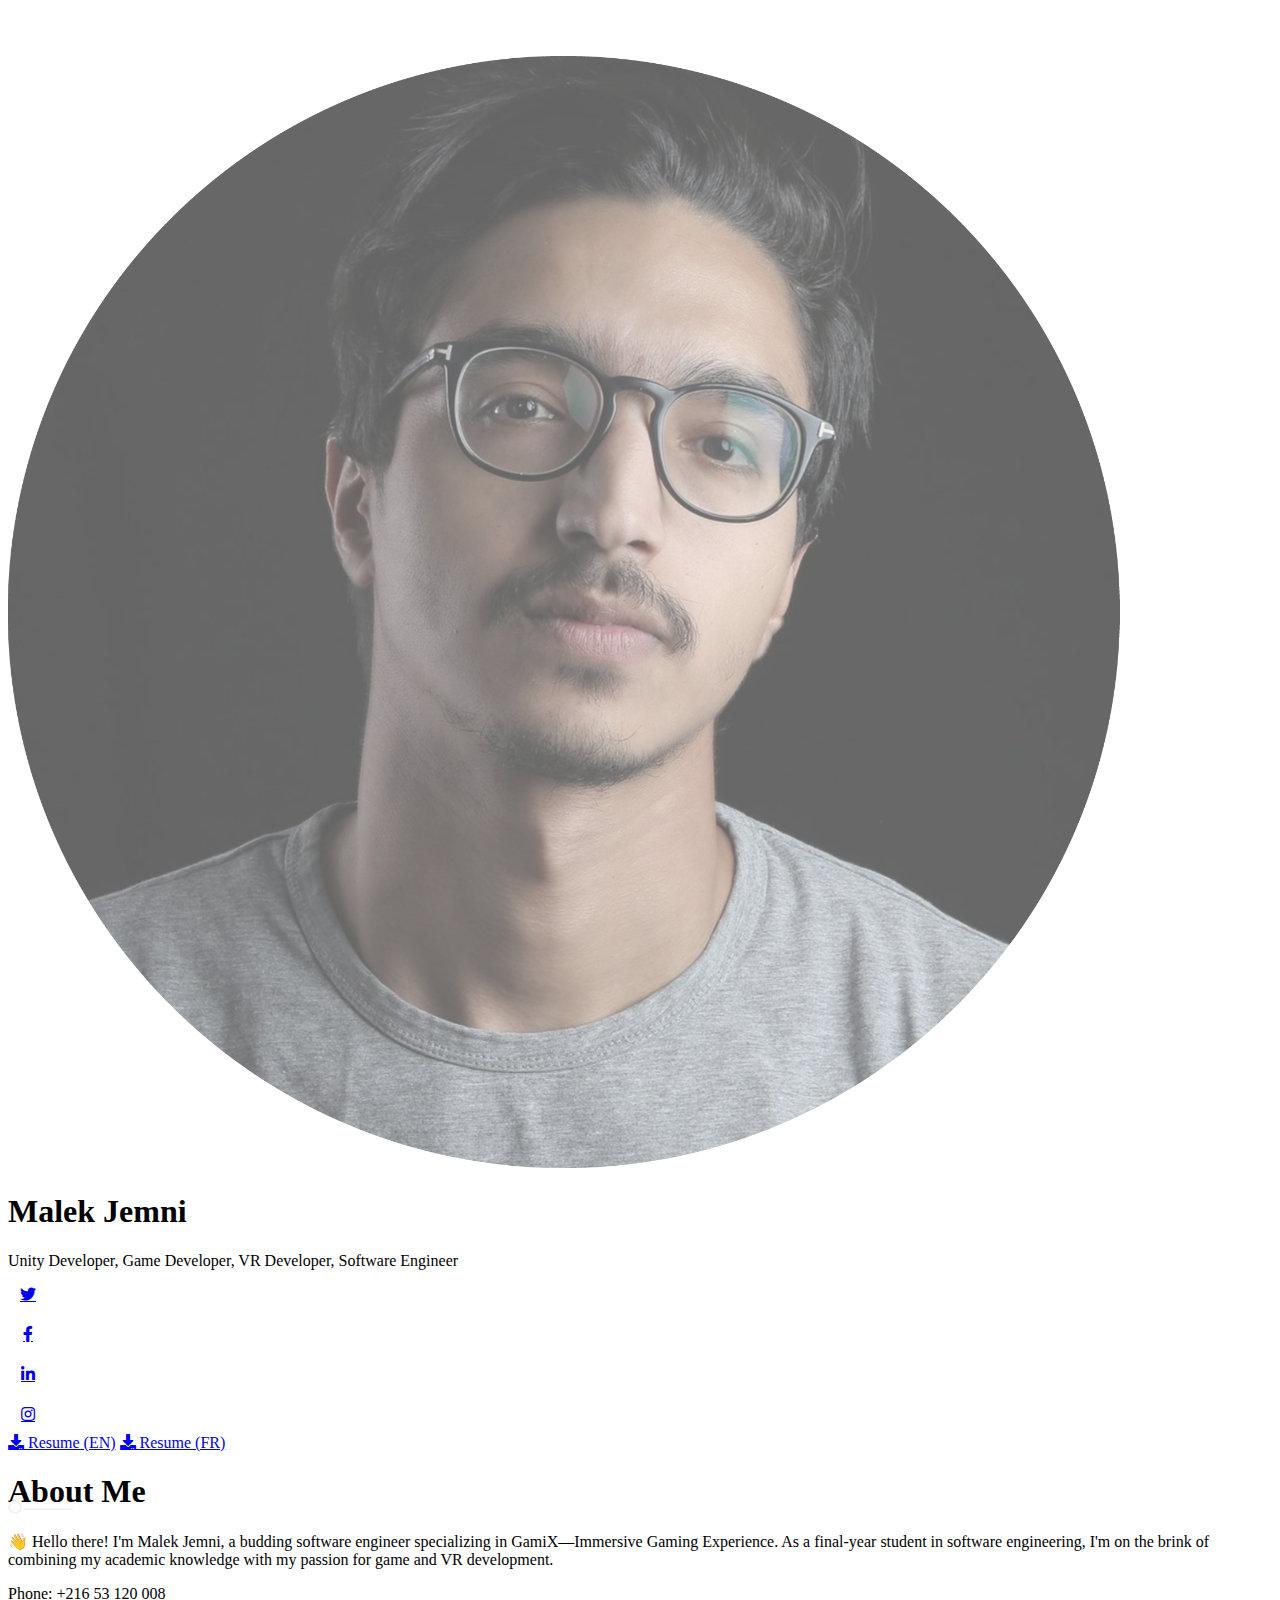
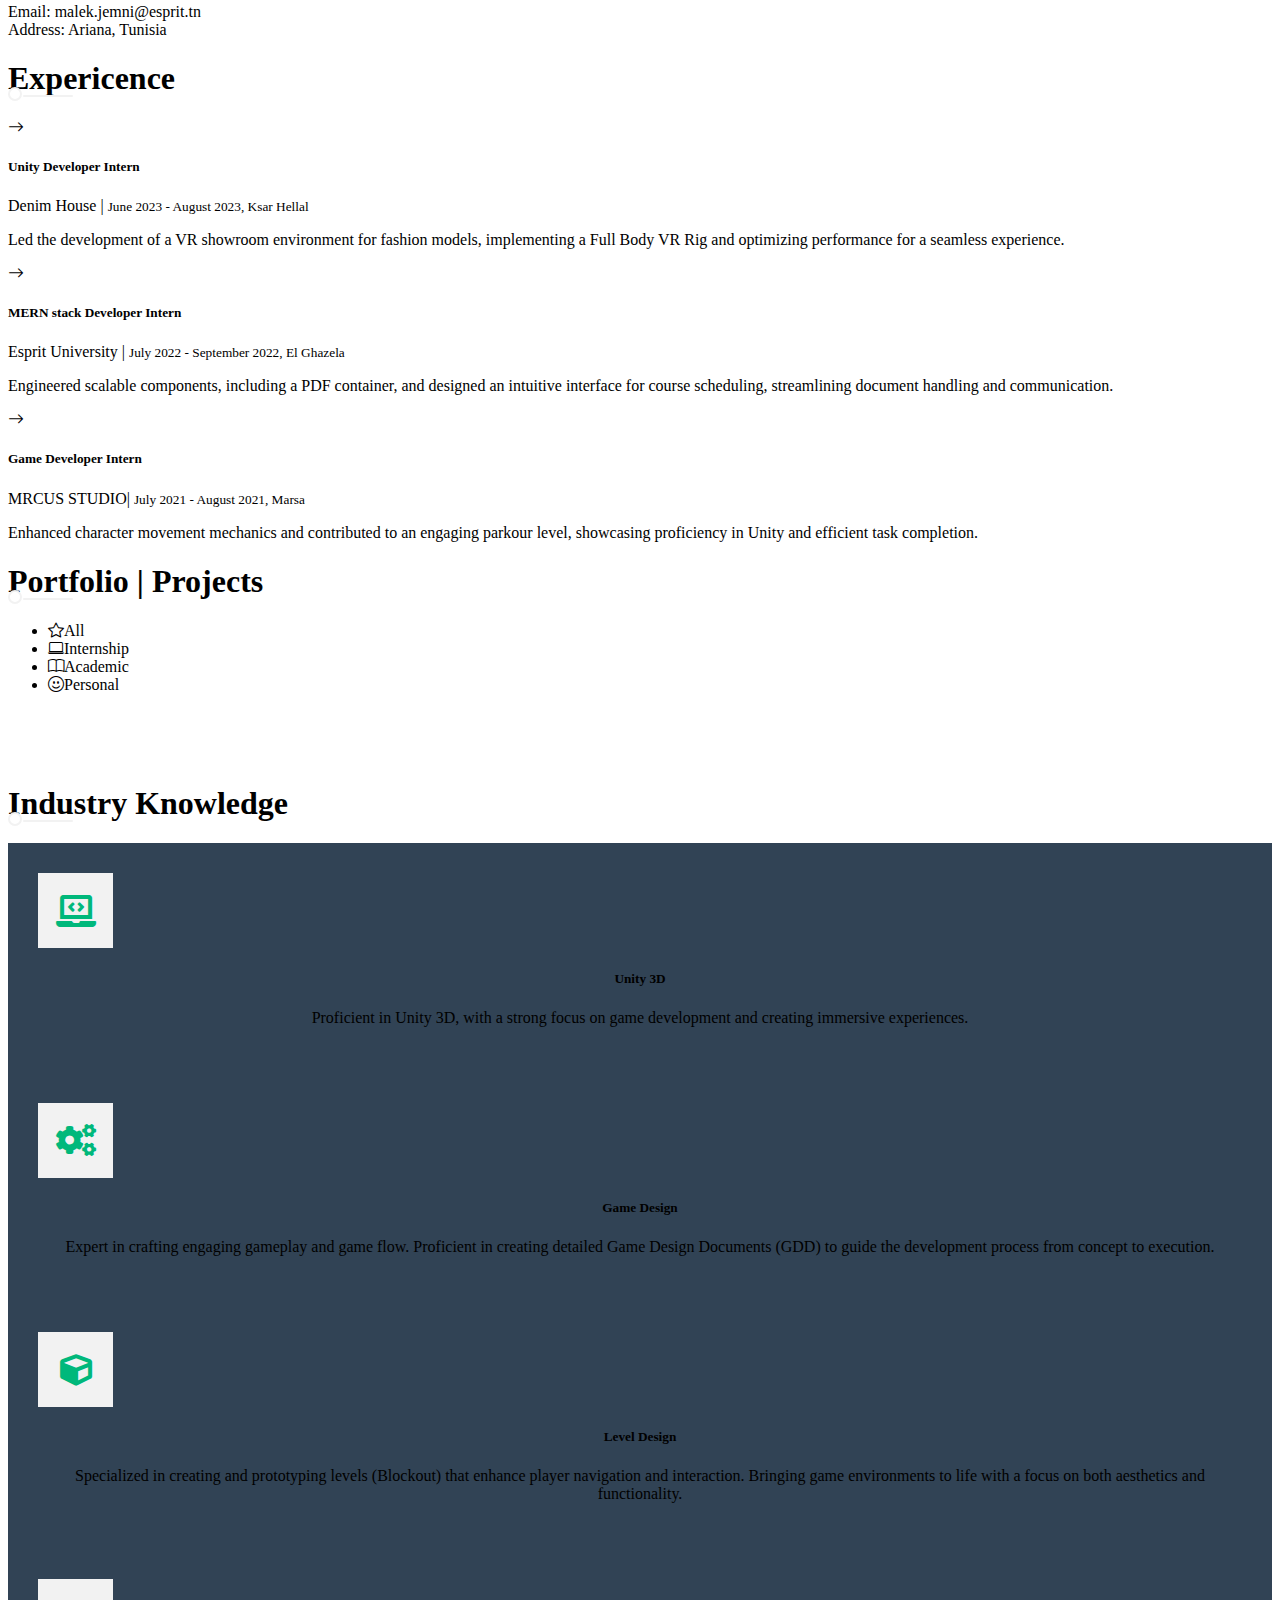
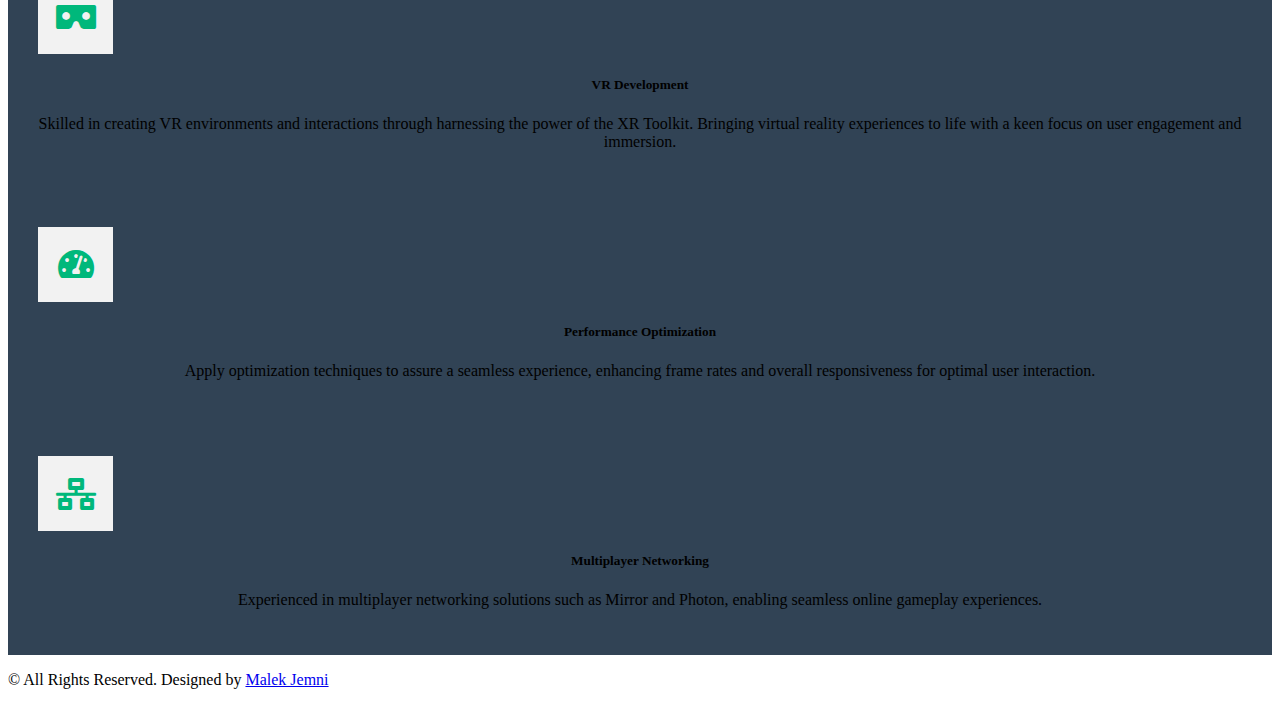
==== index.html @ 786b2aad "fix youtube video player" ====
<!DOCTYPE html>
<html lang="en">
    <head>
        <met#aeb3b8et="utf-8">
        <title>Malek Jemni</title>
        <meta content="width=device-width, initial-scale=1.0" name="viewport">
 

        <!-- Favicon -->
        <link href="img/profile-round.ico" rel="icon">

        <!-- Google Web Fonts -->
        <link rel="preconnect" href="https://fonts.googleapis.com">
        <link rel="preconnect" href="https://fonts.gstatic.com" crossorigin>
        <link href="https://fonts.googleapis.com/css2?family=Heebo:wght@300;400;500;600;700&display=swap" rel="stylesheet">
    
        <!-- Icon Font Stylesheet -->
        <link href="https://cdnjs.cloudflare.com/ajax/libs/font-awesome/5.10.0/css/all.min.css" rel="stylesheet">
        <link href="https://cdn.jsdelivr.net/npm/bootstrap-icons@1.4.1/font/bootstrap-icons.css" rel="stylesheet">

        <!-- Libraries Stylesheet -->
        <link href="lib/owlcarousel/assets/owl.carousel.min.css" rel="stylesheet">
        <link href="lib/lightbox/css/lightbox.min.css" rel="stylesheet">
        <link href="lib/animate/animate.min.css" rel="stylesheet">

        <!-- Customized Bootstrap Stylesheet -->
        <link href="css/bootstrap.min.css" rel="stylesheet">

        <!-- Template Stylesheet -->
        <link href="css/style.css" rel="stylesheet">
    </head>

    <body>
        <!-- Spinner Start -->
        <div id="spinner" class="show bg-white position-fixed translate-middle w-100 vh-100 top-50 start-50 d-flex align-items-center justify-content-center">
            <div class="spinner-border text-primary" style="width: 3rem; height: 3rem;" role="status">
                <span class="sr-only">Loading...</span>
            </div>
        </div>
        <!-- Spinner End -->

        <div class="container">
            <div class="row g-5">
                <div class="col-lg-4 sticky-lg-top vh-100">
                    <div class="d-flex flex-column h-100 text-center overflow-auto ">
                        <img class="w-100 img-fluid mb-4 transparent-image" src="img/profile-round.png" alt="Image">
                        <h1 class="text-primary mt-2">Malek Jemni</h1>
                        <div class="mb-4" style="height: 22px;">
                            <h4 class="typed-text-output d-inline-block text-light"></h4>
                            <div class="typed-text d-none">Unity Developer, Game Developer, VR Developer, Software Engineer</div>
                        </div>                   
                        <div class="d-flex justify-content-center mt-auto mb-3">
                            <a class="btn btn-secondary btn-square mx-1" href="https://twitter.com/LunarPurrs"><i class="fab fa-twitter"></i></a>
                            <a class="btn btn-secondary btn-square mx-1" href="https://www.facebook.com/malek.jemni.9/"><i class="fab fa-facebook-f"></i></a>
                            <a class="btn btn-secondary btn-square mx-1" href="https://www.linkedin.com/in/malek-jemni-a72283241/"><i class="fab fa-linkedin-in"></i></a>
                            <a class="btn btn-secondary btn-square mx-1" href="https://www.instagram.com/malekjemni/"><i class="fab fa-instagram"></i></a>
                        </div>
                        <div class="d-flex align-items-end justify-content-between border-top">
                            <a href="files/Malek Jemni - Unity Developer - EN.pdf" class="btn w-50 border-end"" target="_blank"><i class="fa fa-download "></i> Resume (EN)</a>
                            <a href="files/Malek Jemni - Unity Developer - FR.pdf" class="btn w-50 border-end" target="_blank"><i class="fa fa-download"></i> Resume (FR)</a>
                        </div>
                        
                        
                    </div>
                </div>
                <div class="col-lg-8">
                    <!-- About Start -->
                    <section class="py-5 border-bottom wow fadeInUp" data-wow-delay="0.1s">
                        <h1 class="title pb-3 mb-5">About Me</h1>
                        <p>👋 Hello there! I'm Malek Jemni, a budding software engineer specializing in GamiX—Immersive Gaming Experience. As a final-year student in software engineering, I'm on the brink of combining my academic knowledge with my passion for game and VR development.</p>
                        <div class="row mb-4">
                            <div class="col-sm-6 py-1">
                                <span class="fw-medium text-primary">Phone:</span> +216 53 120 008
                            </div>
                            <div class="col-sm-6 py-1">
                                <span class="fw-medium text-primary">Email:</span> malek.jemni@esprit.tn
                            </div>
                            <div class="col-sm-6 py-1">
                                <span class="fw-medium text-primary">Address:</span> Ariana, Tunisia
                            </div>          
                        </div>                    
                    </section>
                    <!-- About End -->

                

                    <!-- Expericence Start -->
                    <section class="py-5 wow fadeInUp" data-wow-delay="0.1s">
                        <h1 class="title pb-3 mb-5">Expericence</h1>
                        <div class="border-start border-2 border-light pt-2 ps-5">
                            <div class="position-relative mb-4">
                                <span class="bi bi-arrow-right fs-4 text-light position-absolute" style="top: -5px; left: -50px;"></span>
                                <h5 class="mb-1">Unity Developer Intern</h5>
                                <p class="mb-2">Denim House | <small>June 2023 - August 2023, Ksar Hellal</small></p>
                                <p>Led the development of a VR showroom environment for fashion models, implementing a Full Body VR Rig and optimizing performance for a seamless experience.</p>
                            </div>
                            <div class="position-relative mb-4">
                                <span class="bi bi-arrow-right fs-4 text-light position-absolute" style="top: -5px; left: -50px;"></span>
                                <h5 class="mb-1">MERN stack Developer Intern</h5>
                                <p class="mb-2">Esprit University | <small>July 2022 - September 2022, El Ghazela</small></p>
                                <p>Engineered scalable components, including a PDF container, and designed an intuitive interface for course scheduling, streamlining document handling and communication.</p>
                            </div>
                            <div class="position-relative mb-4">
                                <span class="bi bi-arrow-right fs-4 text-light position-absolute" style="top: -5px; left: -50px;"></span>
                                <h5 class="mb-1">Game Developer Intern</h5>
                                <p class="mb-2">MRCUS STUDIO| <small>July 2021 - August 2021, Marsa</small></p>
                                <p>Enhanced character movement mechanics and contributed to an engaging parkour level, showcasing proficiency in Unity and efficient task completion.</p>
                            </div>
                        </div>
                    </section>
                    <!-- Expericence End -->


                     <!-- Portfolio Start -->
                     <section class="py-5 border-bottom wow fadeInUp" data-wow-delay="0.1s">
                        <h1 class="title pb-3 mb-5">Portfolio | Projects</h1>
                        <div class="row">
                            <div class="col-12">
                                <div class="row">
                                    <div class="col-12 text-center mb-2">
                                        <ul class="list-inline mb-4" id="portfolio-flters">
                                            <li class="btn btn-secondary active" data-filter="*"><i class="bi bi-star me-2"></i>All</li>
                                            <li class="btn btn-secondary" data-filter=".first"><i class="bi bi-laptop me-2"></i>Internship</li>
                                            <li class="btn btn-secondary" data-filter=".second"><i class="bi bi-book me-2"></i>Academic</li>
                                            <li class="btn btn-secondary" data-filter=".third"><i class="bi bi-emoji-smile me-2"></i>Personal</li>
                                        </ul>
                                    </div>
                                    
                                    
                                </div>
                                <div class="row portfolio-container">

                                    <div class="col-md-6 mb-4 portfolio-item first">
                                        <div class="position-relative overflow-hidden mb-2">
                                            <a href="pages/project1.html"> <!-- Replace "project1.html" with the actual URL of your project page -->
                                                <img class="img-fluid w-100" src="img/denim.png" alt="">
                                                <div class="portfolio-btn d-flex align-items-center justify-content-center">
                                                    <i class="bi bi-plus text-light"></i>
                                                    <h2 class="mb-2">Denim House VR showroom</h2>
                                                </div>
                                            </a>
                                        </div>
                                    </div>
                                    
 
                                    <div class="col-md-6 mb-4 portfolio-item second">
                                        <div class="position-relative overflow-hidden mb-2">
                                            <a href="pages/project2.html"> <!-- Replace "project1.html" with the actual URL of your project page -->
                                                <img class="img-fluid w-100" src="img/greedisland.png" alt="">
                                                <div class="portfolio-btn d-flex align-items-center justify-content-center">
                                                    <i class="bi bi-plus text-light"></i>
                                                    <h2 class="mb-2">Greed Island</h2>
                                                </div>
                                            </a>
                                        </div>
                                    </div>

                                     <div class="col-md-6 mb-4 portfolio-item third">
                                        <div class="position-relative overflow-hidden mb-2">
                                            <a href="pages/project3.html"> <!-- Replace "project1.html" with the actual URL of your project page -->
                                                <img class="img-fluid w-100" src="img/farm.png" alt="">
                                                <div class="portfolio-btn d-flex align-items-center justify-content-center">
                                                    <i class="bi bi-plus text-light"></i>
                                                    <h2 class="mb-2">Virtual Farming Experience</h2>
                                                </div>
                                            </a>
                                        </div>
                                    </div>

                                    

                                </div>
                            </div>
                        </div>
                    </section>
                    <!-- Portfolio End -->


                  <!-- Services Start -->
                    <section class="py-5 border-bottom wow fadeInUp" data-wow-delay="0.1s">
                        <h1 class="title pb-3 mb-5">Industry Knowledge</h1>
                        <div class="row g-4">
                            <div class="col-md-6">
                                <div class="service-item">
                                    <i class="fas fa-laptop-code fa-2x mx-auto mb-4"></i>
                                    <h5 class="mb-2">Unity 3D</h5>
                                    <p class="mb-0">Proficient in Unity 3D, with a strong focus on game development and creating immersive experiences.</p>
                                </div>
                            </div>
                            <div class="col-md-6">
                                <div class="service-item">
                                    <i class="fas fa-cogs fa-2x mx-auto mb-4"></i>
                                    <h5 class="mb-2">Game Design</h5>
                                    <p class="mb-0">Expert in crafting engaging gameplay and game flow. Proficient in creating detailed Game Design Documents (GDD) to guide the development process from concept to execution.</p>
                                </div>
                            </div>
                            <div class="col-md-6">
                                <div class="service-item">
                                    <i class="fas fa-2x fa-cube mx-auto mb-4"></i>
                                    <h5 class="mb-2">Level Design</h5>
                                    <p class="mb-0">Specialized in creating and prototyping levels (Blockout) that enhance player navigation and interaction. Bringing game environments to life with a focus on both aesthetics and functionality.</p>
                                </div>
                            </div>
                            <div class="col-md-6">
                                <div class="service-item">
                                    <i class="fas fa-2x fa-vr-cardboard mx-auto mb-4"></i>
                                    <h5 class="mb-2">VR Development</h5>
                                    <p class="mb-0">Skilled in creating VR environments and interactions through harnessing the power of the XR Toolkit. Bringing virtual reality experiences to life with a keen focus on user engagement and immersion.</p>
                                </div>
                            </div>
                            <div class="col-md-6">
                                <div class="service-item">
                                    <i class="fas fa-2x fa-tachometer-alt mx-auto mb-4"></i>
                                    <h5 class="mb-2">Performance Optimization</h5>
                                    <p class="mb-0">Apply optimization techniques to assure a seamless experience, enhancing frame rates and overall responsiveness for optimal user interaction.</p>
                                </div>
                            </div>
                            <div class="col-md-6">
                                <div class="service-item">
                                    <i class="fas fa-2x fa-network-wired mx-auto mb-4"></i>
                                    <h5 class="mb-2">Multiplayer Networking</h5>
                                    <p class="mb-0">Experienced in multiplayer networking solutions such as Mirror and Photon, enabling seamless online gameplay experiences.</p>
                                </div>
                            </div>
                        </div>
                    </section>
                    <!-- Services End -->


                    

                
                    <!-- Footer Start -->
                    <section class="wow fadeIn" data-wow-delay="0.1s">
                        <div class="bg-secondary text-light text-center p-1">
                            <!--/*** This template is free as long as you keep the footer author’s credit link/attribution link/backlink. If you'd like to use the template without the footer author’s credit link/attribution link/backlink, you can purchase the Credit Removal License from "https://htmlcodex.com/credit-removal". Thank you for your support. ***/-->
							<p class="m-0">&copy; All Rights Reserved. Designed by <a href="#">Malek Jemni</a></p>
                        </div>
                    </section>
                    <!-- Footer End -->
                </div>
            </div>
        </div>

        
        <!-- Back to Top -->
        <a href="#" class="back-to-top"><i class="fa fa-angle-double-up"></i></a>
        
       <!-- JavaScript Libraries -->
       <script src="https://code.jquery.com/jquery-3.4.1.min.js"></script>
       <script src="https://stackpath.bootstrapcdn.com/bootstrap/4.4.1/js/bootstrap.bundle.min.js"></script>
       <script src="lib/wow/wow.min.js"></script>
       <script src="lib/typed/typed.min.js"></script>
       <script src="lib/easing/easing.min.js"></script>
       <script src="lib/waypoints/waypoints.min.js"></script>
       <script src="lib/counterup/counterup.min.js"></script>
       <script src="lib/owlcarousel/owl.carousel.min.js"></script>
       <script src="lib/isotope/isotope.pkgd.min.js"></script>
       <script src="lib/lightbox/js/lightbox.min.js"></script>

       <!-- Contact Javascript File -->
       <script src="mail/jqBootstrapValidation.min.js"></script>
       <script src="mail/contact.js"></script>

       <!-- Template Javascript -->
       <script src="js/main.js"></script>
</html>
---- css/style.css ----
/********** Template CSS **********/
:root {
  --primary: #00B87B;
  --secondary: #314355;
  --light: #F2F2F2;
  --dark: #2C3E50;
}

#spinner {
  opacity: 0;
  visibility: hidden;
  transition: opacity .5s ease-out, visibility 0s linear .5s;
  z-index: 99999;
}

#spinner.show {
  transition: opacity .5s ease-out, visibility 0s linear 0s;
  visibility: visible;
  opacity: 1;
}

@media (max-width: 991.98px) {
  .sticky-lg-top.vh-100 {
    height: 100% !important;
  }
}

.fw-semi-bold {
  font-weight: 600;
}

.fw-medium {
  font-weight: 500;
}

.btn-square {
  width: 40px;
  height: 40px;
}

.btn-sm-square {
  width: 30px;
  height: 30px;
}

.btn-lg-square {
  width: 50px;
  height: 50px;
}

.btn-square,
.btn-sm-square,
.btn-lg-square {
  padding: 0;
  display: flex;
  align-items: center;
  justify-content: center;
}

.btn.btn-primary {
  color: #FFFFFF;
}

.typed-cursor {
  font-size: 25px;
  color: var(--light);
}

.back-to-top {
  position: fixed;
  display: none;
  width: 30px;
  height: 30px;
  text-align: center;
  line-height: 1;
  font-size: 30px;
  right: 30px;
  bottom: 30px;
  transition: background 0.5s;
  z-index: 11;
}

.back-to-top i {
  color: var(--primary);
}

.back-to-top i:hover {
  color: var(--dark);
}

.back-to-top {
  -webkit-animation: action 1s infinite alternate;
  animation: action 1s infinite alternate;
}

@-webkit-keyframes action {
  0% {
    transform: translateY(0);
  }

  100% {
    transform: translateY(-15px);
  }
}

@keyframes action {
  0% {
    transform: translateY(0);
  }

  100% {
    transform: translateY(-15px);
  }
}

.title {
  position: relative;
}

.title::before {
  position: absolute;
  content: "";
  width: 10px;
  height: 10px;
  bottom: -4px;
  left: 0;
  border: 2px solid var(--light);
  border-radius: 10px;
}

.title::after {
  position: absolute;
  content: "";
  width: 50px;
  height: 2px;
  bottom: 0;
  left: 15px;
  border-radius: 2px;
  background: var(--light);
}

.progress {
  height: 5px;
}

.progress .progress-bar {
  width: 0px;
  transition: 2s;
}

.service-item {
  padding: 30px;
  text-align: center;
  background: var(--secondary);
}

.service-item i {
  width: 75px;
  height: 75px;
  display: flex;
  align-items: center;
  justify-content: center;
  background: var(--light);
  color: var(--primary);
  transition: .5s;
}

.service-item:hover i {
  background: var(--primary);
  color: var(--light);
}

.portfolio-item .portfolio-btn {
  position: absolute;
  width: 0;
  height: 0;
  top: 50%;
  left: 50%;
  font-size: 90px;
  background: rgba(44, 62, 80, .9);
  opacity: 0;
  transition: .5s;
}

.portfolio-item:hover .portfolio-btn {
  opacity: 1;
  width: calc(100% - 60px);
  height: calc(100% - 60px);
  top: 30px;
  left: 30px;
}

.portfolio-item i {
  opacity: 0;
  transition: .3s;
  transition-delay: .3s;
}

.portfolio-item:hover i {
  opacity: 1;
}

.testimonial-carousel .owl-dots {
  margin-top: 25px;
  text-align: center;
}

.testimonial-carousel .owl-dot {
  display: inline-block;
  margin: 0 5px;
  width: 15px;
  height: 15px;
  background: var(--light);
}

.testimonial-carousel .owl-dot.active {
  background: var(--primary);
}

 /* Styles for the dialog container */
 .dialog-container {
  display: none;
  position: fixed;
  top: 50%;
  left: 50%;
  transform: translate(-50%, -50%);
  padding: 20px;
  background-color: #fff;
  box-shadow: 0 0 10px rgba(0, 0, 0, 0.2);
  z-index: 1000;
}

/* Styles for the overlay/background */
.overlay {
  display: none;
  position: fixed;
  top: 0;
  left: 0;
  width: 100%;
  height: 100%;
  background: rgba(0, 0, 0, 0.5);
  z-index: 999;
}

/* Styles for the close button */
.close-btn {
  position: absolute;
  top: 10px;
  right: 10px;
  cursor: pointer;
}
.transparent-image {
  opacity: 0.6; /* Adjust the value as needed (between 0 and 1) */
}


iframe {
  aspect-ratio: 1.77;
}
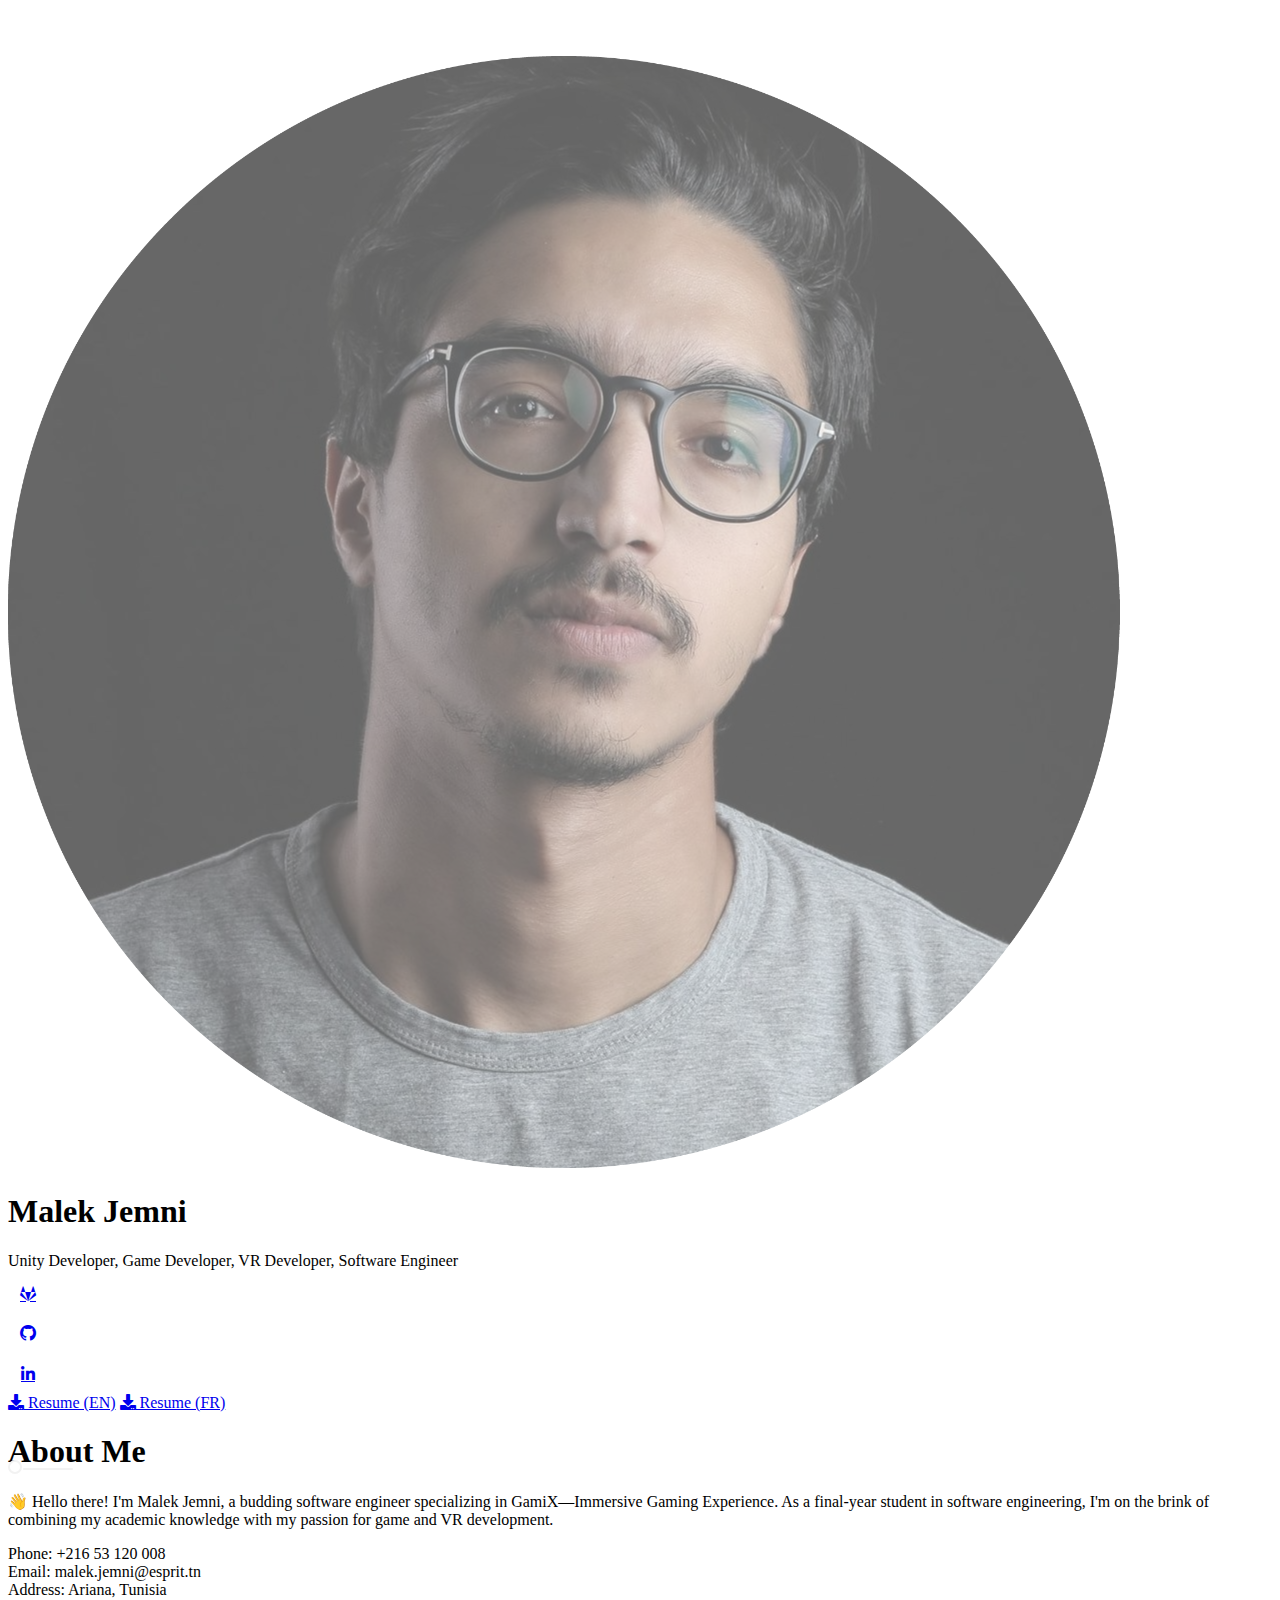
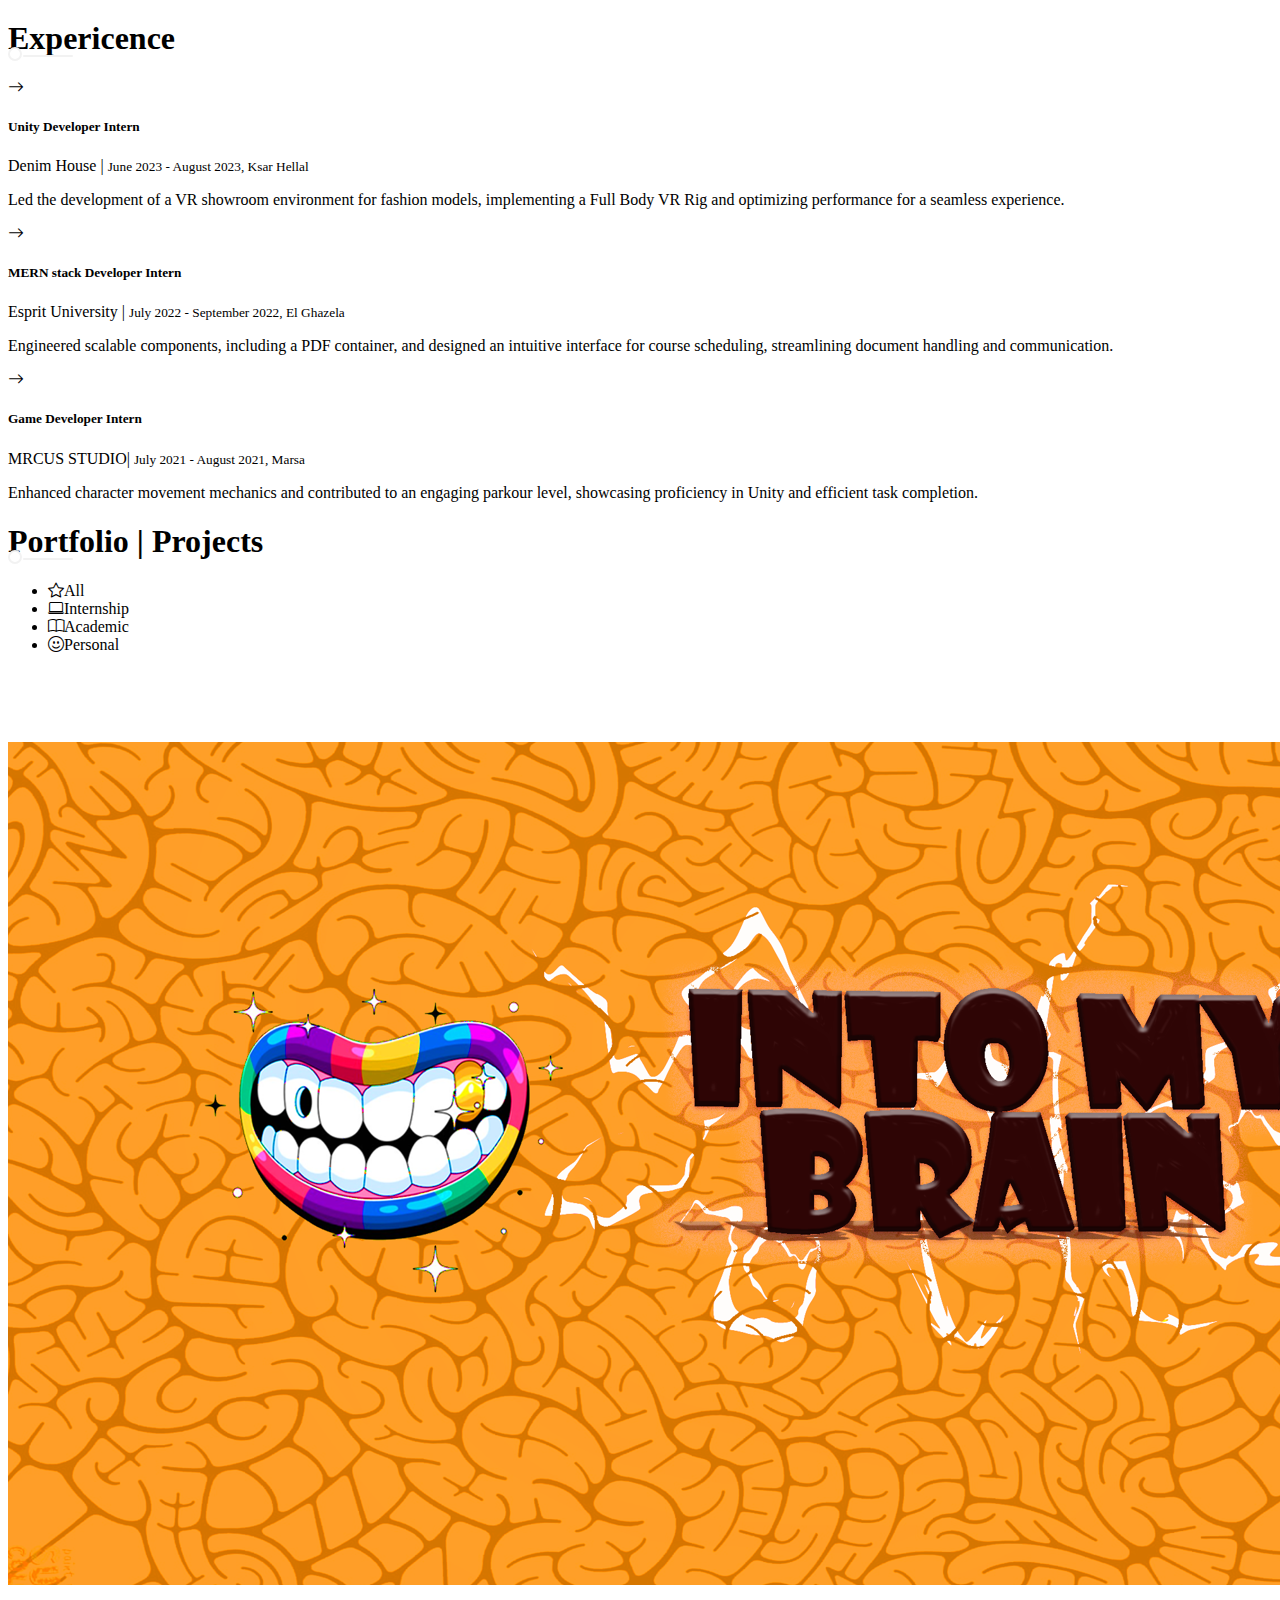
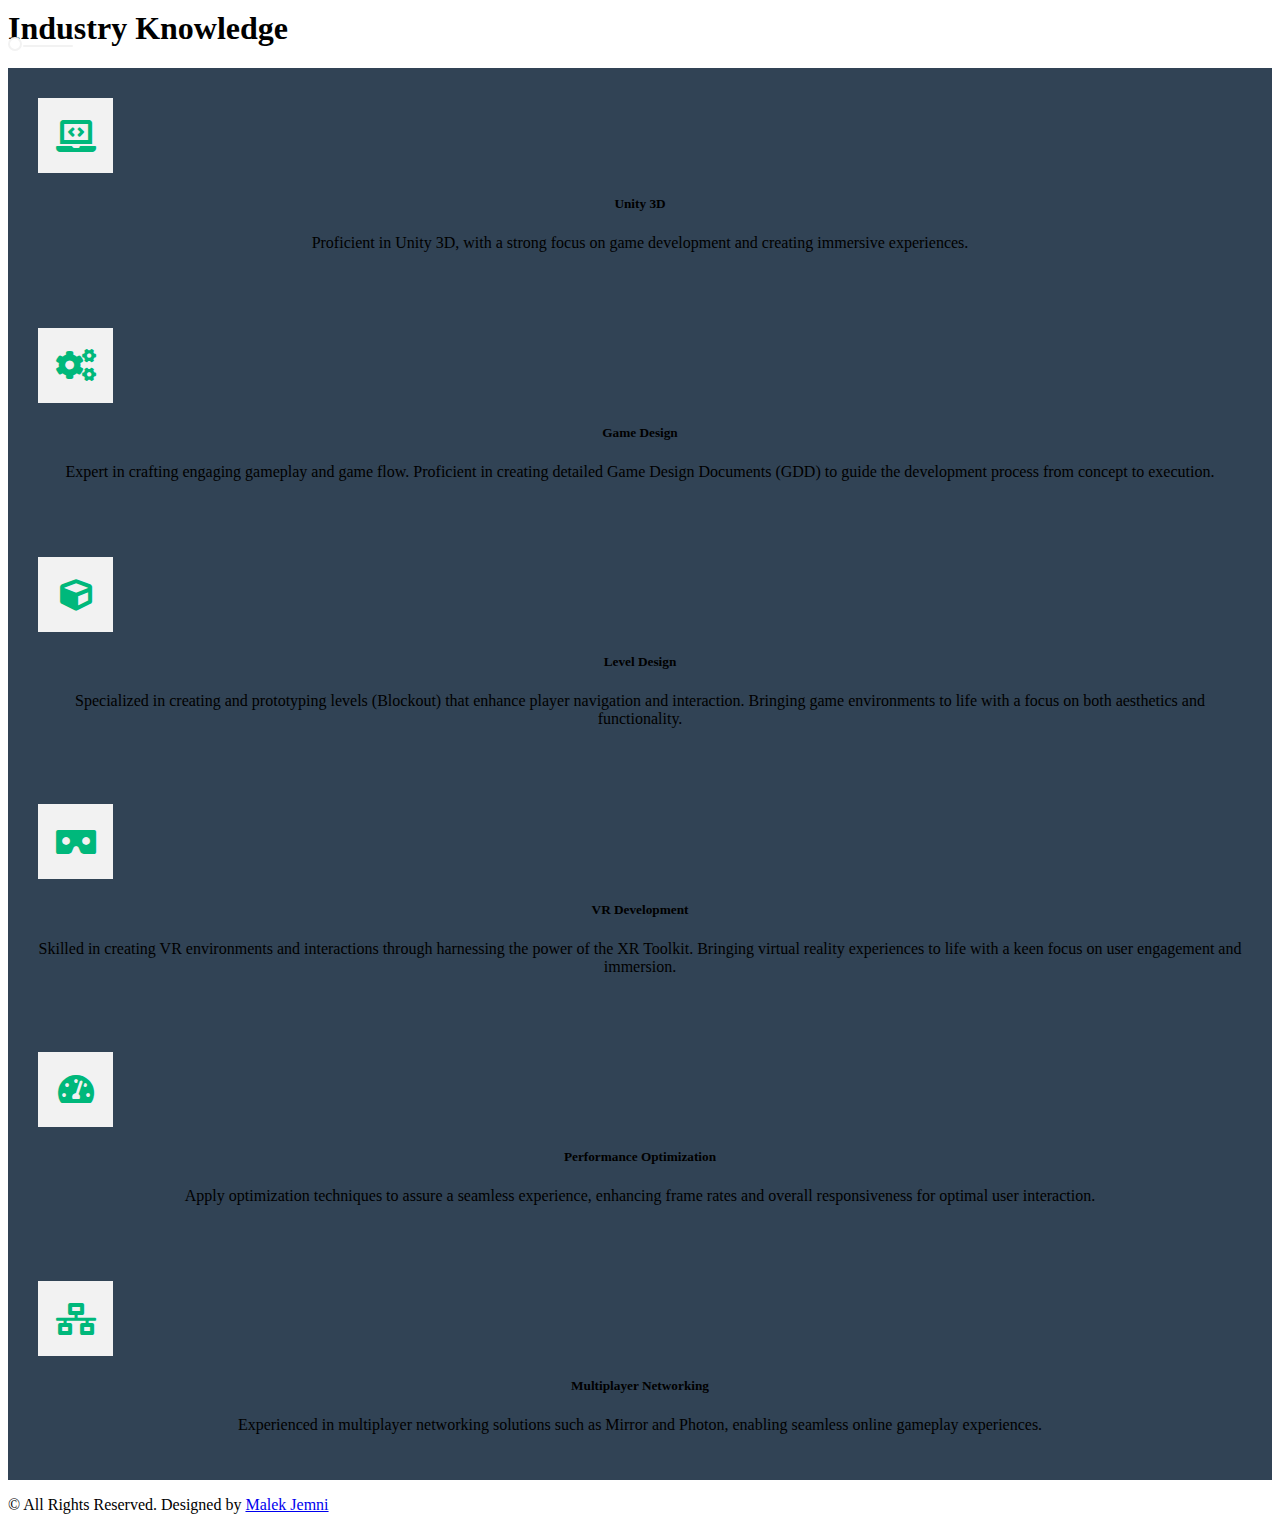
==== commit e75c3598: "adding ggj game project : intoMyBrain" ====
--- a/index.html
+++ b/index.html
@@ -1,13 +1,13 @@
 <!DOCTYPE html>
 <html lang="en">
     <head>
-        <met#aeb3b8et="utf-8">
-        <title>Malek Jemni</title>
+        <meta charset="utf-8">
+        <title>Malek Jemni - Portfolio</title>
         <meta content="width=device-width, initial-scale=1.0" name="viewport">
  
 
         <!-- Favicon -->
-        <link href="img/profile-round.ico" rel="icon">
+        <link rel="icon" href="img/profile-icon.ico" type="image/x-icon">
 
         <!-- Google Web Fonts -->
         <link rel="preconnect" href="https://fonts.googleapis.com">
@@ -50,11 +50,11 @@
                             <div class="typed-text d-none">Unity Developer, Game Developer, VR Developer, Software Engineer</div>
                         </div>                   
                         <div class="d-flex justify-content-center mt-auto mb-3">
-                            <a class="btn btn-secondary btn-square mx-1" href="https://twitter.com/LunarPurrs"><i class="fab fa-twitter"></i></a>
-                            <a class="btn btn-secondary btn-square mx-1" href="https://www.facebook.com/malek.jemni.9/"><i class="fab fa-facebook-f"></i></a>
-                            <a class="btn btn-secondary btn-square mx-1" href="https://www.linkedin.com/in/malek-jemni-a72283241/"><i class="fab fa-linkedin-in"></i></a>
-                            <a class="btn btn-secondary btn-square mx-1" href="https://www.instagram.com/malekjemni/"><i class="fab fa-instagram"></i></a>
-                        </div>
+                            <a class="btn btn-secondary btn-square mx-1" href="https://gitlab.com/malek.jemni" target="_blank"><i class="fab fa-gitlab"></i></a>
+                            <a class="btn btn-secondary btn-square mx-1" href="https://github.com/malekjemni" target="_blank"><i class="bi bi-github"></i></a>
+                            <a class="btn btn-secondary btn-square mx-1" href="https://www.linkedin.com/in/malek-jemni-a72283241/" target="_blank"><i class="fab fa-linkedin-in"></i></a> 
+                        </div>
+                        
                         <div class="d-flex align-items-end justify-content-between border-top">
                             <a href="files/Malek Jemni - Unity Developer - EN.pdf" class="btn w-50 border-end"" target="_blank"><i class="fa fa-download "></i> Resume (EN)</a>
                             <a href="files/Malek Jemni - Unity Developer - FR.pdf" class="btn w-50 border-end" target="_blank"><i class="fa fa-download"></i> Resume (FR)</a>
@@ -132,7 +132,7 @@
 
                                     <div class="col-md-6 mb-4 portfolio-item first">
                                         <div class="position-relative overflow-hidden mb-2">
-                                            <a href="pages/project1.html"> <!-- Replace "project1.html" with the actual URL of your project page -->
+                                            <a href="pages/project1.html"> 
                                                 <img class="img-fluid w-100" src="img/denim.png" alt="">
                                                 <div class="portfolio-btn d-flex align-items-center justify-content-center">
                                                     <i class="bi bi-plus text-light"></i>
@@ -145,7 +145,7 @@
  
                                     <div class="col-md-6 mb-4 portfolio-item second">
                                         <div class="position-relative overflow-hidden mb-2">
-                                            <a href="pages/project2.html"> <!-- Replace "project1.html" with the actual URL of your project page -->
+                                            <a href="pages/project2.html">
                                                 <img class="img-fluid w-100" src="img/greedisland.png" alt="">
                                                 <div class="portfolio-btn d-flex align-items-center justify-content-center">
                                                     <i class="bi bi-plus text-light"></i>
@@ -157,11 +157,36 @@
 
                                      <div class="col-md-6 mb-4 portfolio-item third">
                                         <div class="position-relative overflow-hidden mb-2">
-                                            <a href="pages/project3.html"> <!-- Replace "project1.html" with the actual URL of your project page -->
+                                            <a href="pages/project3.html"> 
                                                 <img class="img-fluid w-100" src="img/farm.png" alt="">
                                                 <div class="portfolio-btn d-flex align-items-center justify-content-center">
                                                     <i class="bi bi-plus text-light"></i>
                                                     <h2 class="mb-2">Virtual Farming Experience</h2>
+                                                </div>
+                                            </a>
+                                        </div>
+                                    </div>
+
+                                    
+                                    <div class="col-md-6 mb-4 portfolio-item third">
+                                        <div class="position-relative overflow-hidden mb-2">
+                                            <a href="pages/project4.html"> 
+                                                <img class="img-fluid w-100" src="img/vr-restaurant.png" alt="">
+                                                <div class="portfolio-btn d-flex align-items-center justify-content-center">
+                                                    <i class="bi bi-plus text-light"></i>
+                                                    <h2 class="mb-2">Virtual Restaurant Experience</h2>
+                                                </div>
+                                            </a>
+                                        </div>
+                                    </div>
+
+                                    <div class="col-md-6 mb-4 portfolio-item third">
+                                        <div class="position-relative overflow-hidden mb-2">
+                                            <a href="pages/project5.html"> 
+                                                <img class="img-fluid w-100" src="img/intoMyBrain.png" alt="">
+                                                <div class="portfolio-btn d-flex align-items-center justify-content-center">
+                                                    <i class="bi bi-plus text-light"></i>
+                                                    <h2 class="mb-2">Into My Brain</h2>
                                                 </div>
                                             </a>
                                         </div>
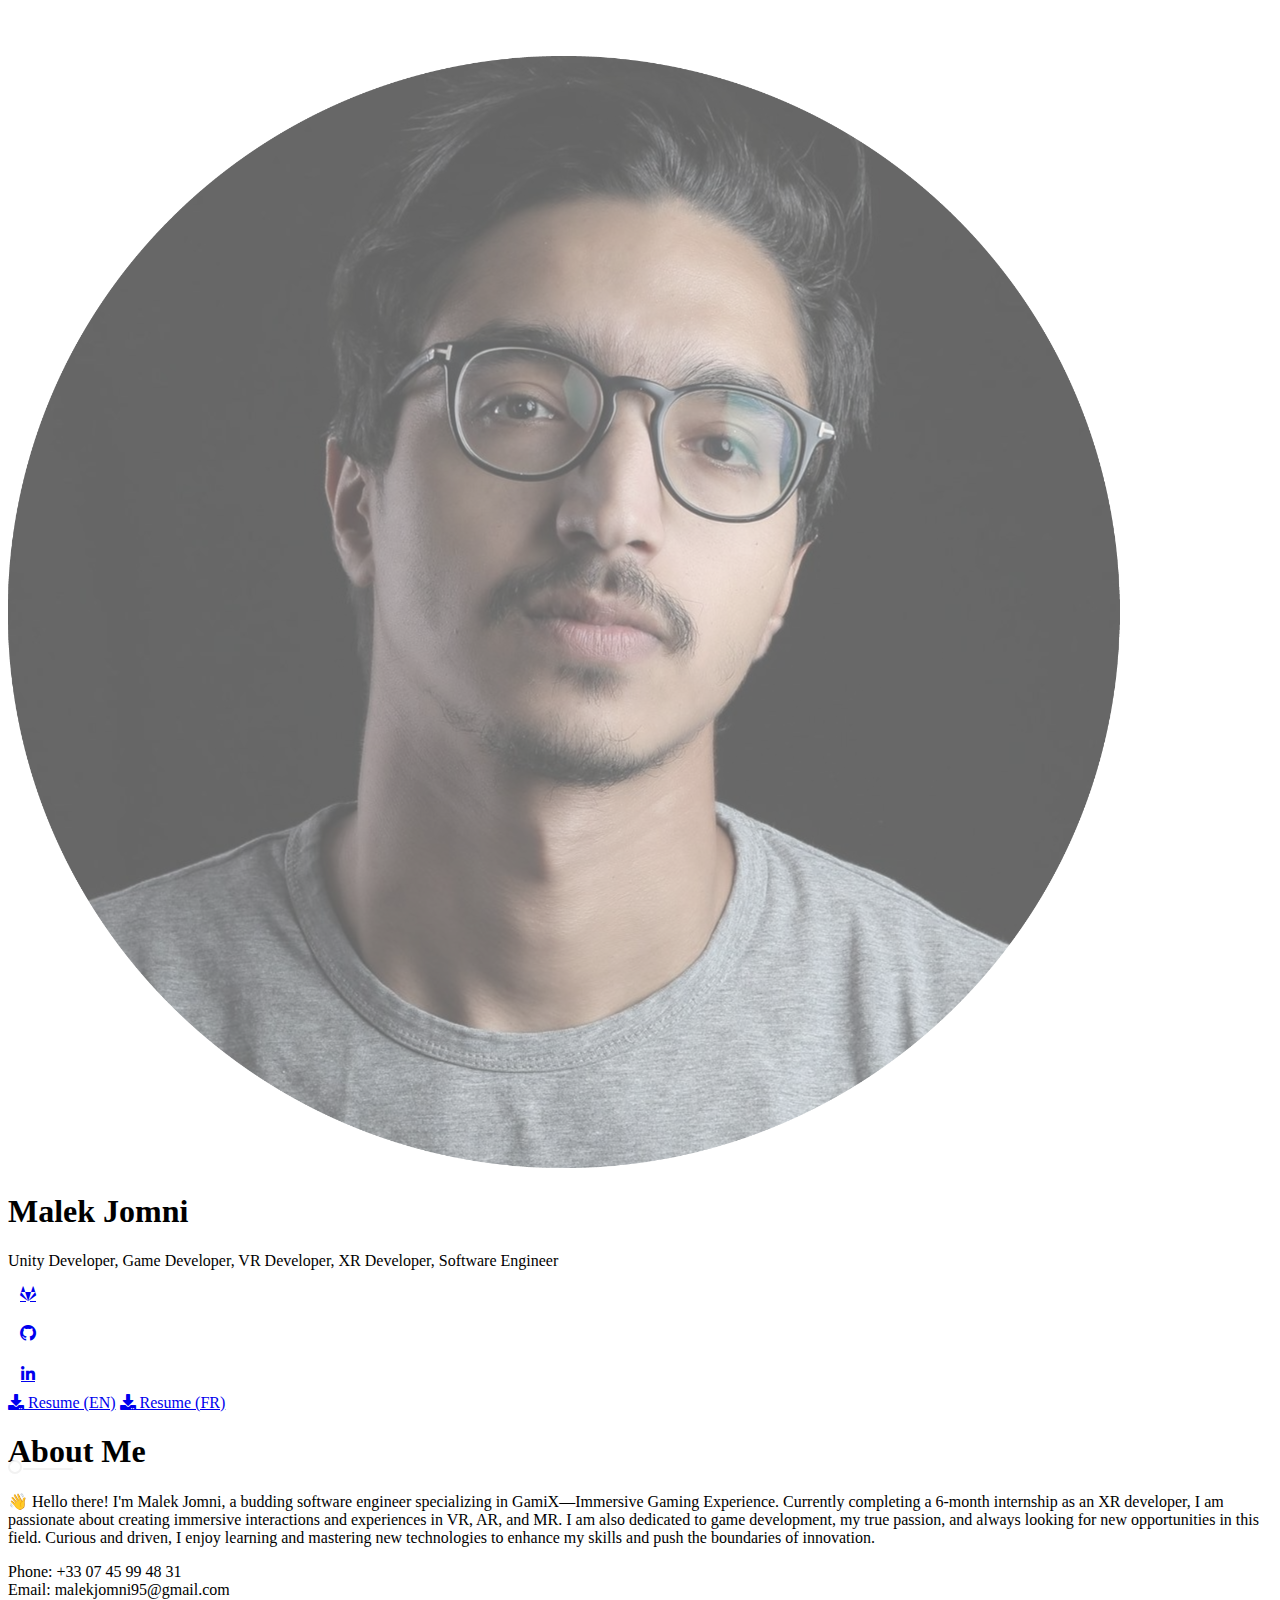
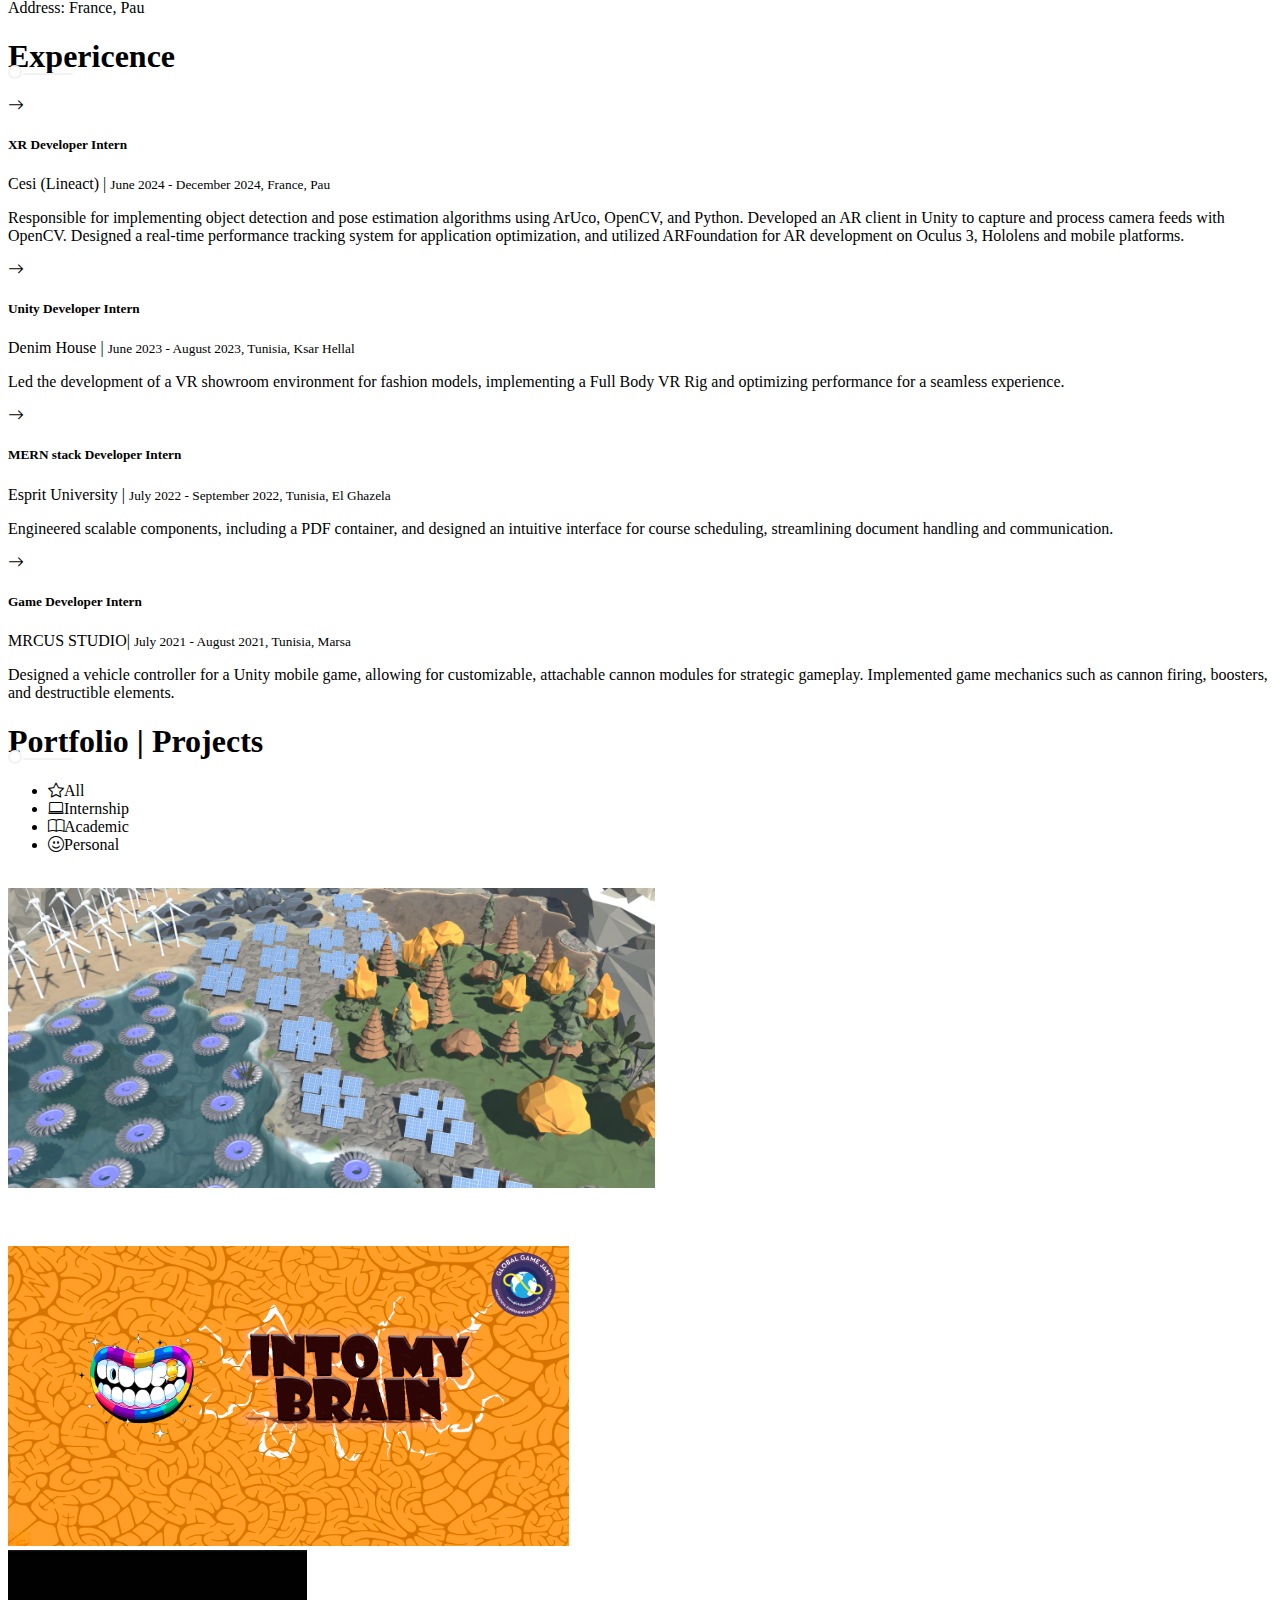
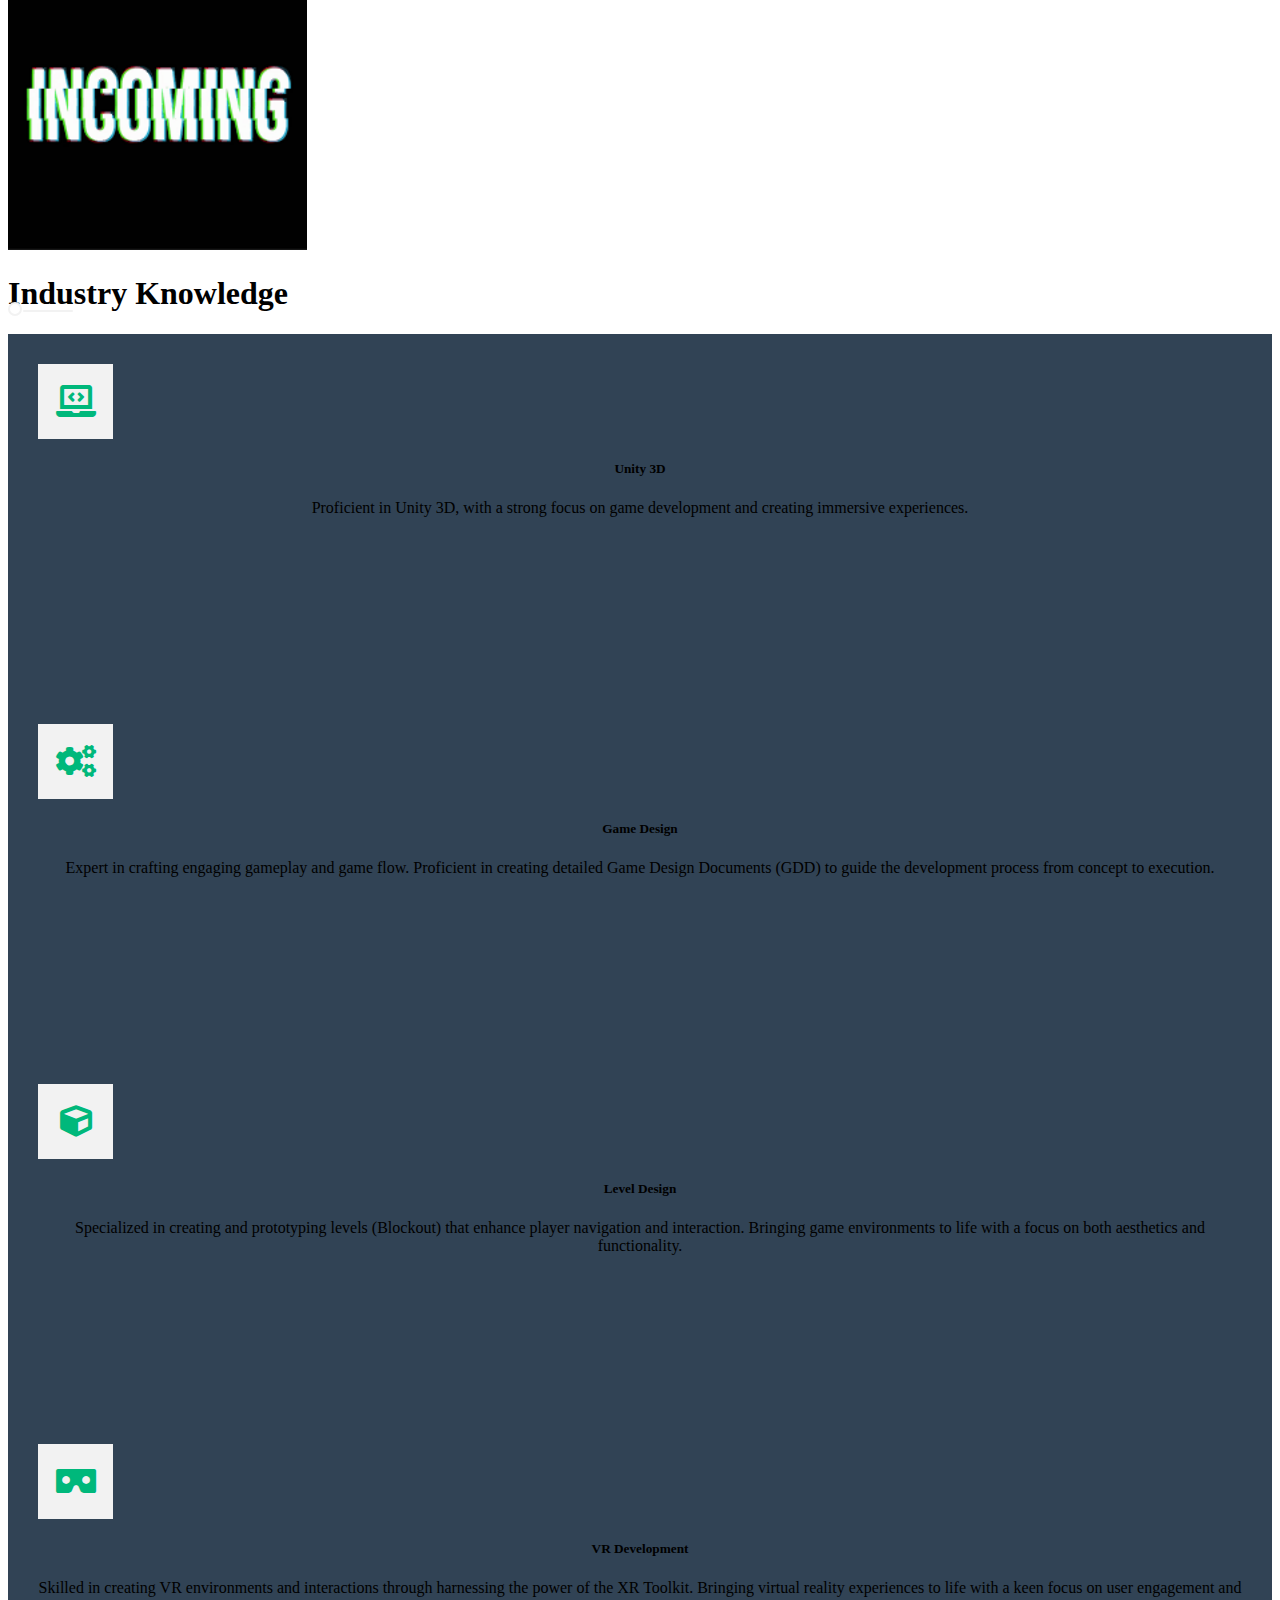
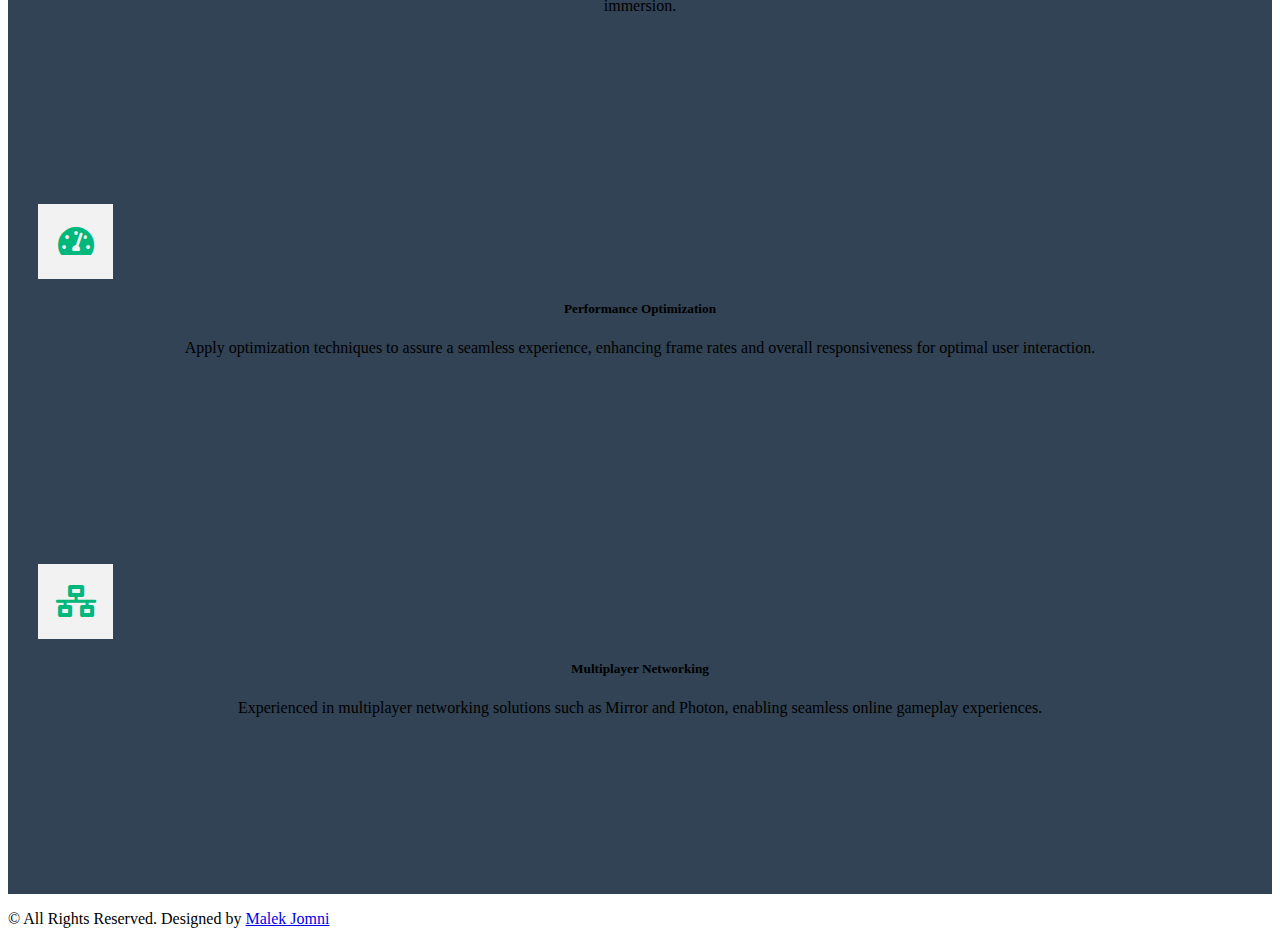
==== commit 3f06461c: "Added empire of the future energy project" ====
--- a/index.html
+++ b/index.html
@@ -2,7 +2,7 @@
 <html lang="en">
     <head>
         <meta charset="utf-8">
-        <title>Malek Jemni - Portfolio</title>
+        <title>Malek Jomni - Portfolio</title>
         <meta content="width=device-width, initial-scale=1.0" name="viewport">
  
 
@@ -44,20 +44,20 @@
                 <div class="col-lg-4 sticky-lg-top vh-100">
                     <div class="d-flex flex-column h-100 text-center overflow-auto ">
                         <img class="w-100 img-fluid mb-4 transparent-image" src="img/profile-round.png" alt="Image">
-                        <h1 class="text-primary mt-2">Malek Jemni</h1>
+                        <h1 class="text-primary mt-2">Malek Jomni</h1>
                         <div class="mb-4" style="height: 22px;">
                             <h4 class="typed-text-output d-inline-block text-light"></h4>
-                            <div class="typed-text d-none">Unity Developer, Game Developer, VR Developer, Software Engineer</div>
+                            <div class="typed-text d-none">Unity Developer, Game Developer, VR Developer, XR Developer, Software Engineer</div>
                         </div>                   
                         <div class="d-flex justify-content-center mt-auto mb-3">
                             <a class="btn btn-secondary btn-square mx-1" href="https://gitlab.com/malek.jemni" target="_blank"><i class="fab fa-gitlab"></i></a>
                             <a class="btn btn-secondary btn-square mx-1" href="https://github.com/malekjemni" target="_blank"><i class="bi bi-github"></i></a>
-                            <a class="btn btn-secondary btn-square mx-1" href="https://www.linkedin.com/in/malek-jemni-a72283241/" target="_blank"><i class="fab fa-linkedin-in"></i></a> 
+                            <a class="btn btn-secondary btn-square mx-1" href="https://www.linkedin.com/in/malek-jomni-a72283241/" target="_blank"><i class="fab fa-linkedin-in"></i></a> 
                         </div>
                         
                         <div class="d-flex align-items-end justify-content-between border-top">
-                            <a href="files/Malek Jemni - Unity Developer - EN.pdf" class="btn w-50 border-end"" target="_blank"><i class="fa fa-download "></i> Resume (EN)</a>
-                            <a href="files/Malek Jemni - Unity Developer - FR.pdf" class="btn w-50 border-end" target="_blank"><i class="fa fa-download"></i> Resume (FR)</a>
+                            <a href="files/Malek Jomni - Unity Developer - EN.pdf" class="btn w-50 border-end"" target="_blank"><i class="fa fa-download "></i> Resume (EN)</a>
+                            <a href="files/Malek Jomni - Unity Developer - FR.pdf" class="btn w-50 border-end" target="_blank"><i class="fa fa-download"></i> Resume (FR)</a>
                         </div>
                         
                         
@@ -67,16 +67,16 @@
                     <!-- About Start -->
                     <section class="py-5 border-bottom wow fadeInUp" data-wow-delay="0.1s">
                         <h1 class="title pb-3 mb-5">About Me</h1>
-                        <p>👋 Hello there! I'm Malek Jemni, a budding software engineer specializing in GamiX—Immersive Gaming Experience. As a final-year student in software engineering, I'm on the brink of combining my academic knowledge with my passion for game and VR development.</p>
+                        <p>👋 Hello there! I'm Malek Jomni, a budding software engineer specializing in GamiX—Immersive Gaming Experience. Currently completing a 6-month internship as an XR developer, I am passionate about creating immersive interactions and experiences in VR, AR, and MR. I am also dedicated to game development, my true passion, and always looking for new opportunities in this field. Curious and driven, I enjoy learning and mastering new technologies to enhance my skills and push the boundaries of innovation.</p>
                         <div class="row mb-4">
                             <div class="col-sm-6 py-1">
-                                <span class="fw-medium text-primary">Phone:</span> +216 53 120 008
+                                <span class="fw-medium text-primary">Phone:</span> +33 07 45 99 48 31
                             </div>
                             <div class="col-sm-6 py-1">
-                                <span class="fw-medium text-primary">Email:</span> malek.jemni@esprit.tn
+                                <span class="fw-medium text-primary">Email:</span> malekjomni95@gmail.com
                             </div>
                             <div class="col-sm-6 py-1">
-                                <span class="fw-medium text-primary">Address:</span> Ariana, Tunisia
+                                <span class="fw-medium text-primary">Address:</span> France, Pau
                             </div>          
                         </div>                    
                     </section>
@@ -90,21 +90,27 @@
                         <div class="border-start border-2 border-light pt-2 ps-5">
                             <div class="position-relative mb-4">
                                 <span class="bi bi-arrow-right fs-4 text-light position-absolute" style="top: -5px; left: -50px;"></span>
+                                <h5 class="mb-1">XR Developer Intern</h5>
+                                <p class="mb-2">Cesi (Lineact) | <small>June 2024 - December 2024, France, Pau</small></p>
+                                <p>Responsible for implementing object detection and pose estimation algorithms using ArUco, OpenCV, and Python. Developed an AR client in Unity to capture and process camera feeds with OpenCV. Designed a real-time performance tracking system for application optimization, and utilized ARFoundation for AR development on Oculus 3, Hololens and mobile platforms. </p>
+                            </div>
+                            <div class="position-relative mb-4">
+                                <span class="bi bi-arrow-right fs-4 text-light position-absolute" style="top: -5px; left: -50px;"></span>
                                 <h5 class="mb-1">Unity Developer Intern</h5>
-                                <p class="mb-2">Denim House | <small>June 2023 - August 2023, Ksar Hellal</small></p>
+                                <p class="mb-2">Denim House | <small>June 2023 - August 2023, Tunisia, Ksar Hellal</small></p>
                                 <p>Led the development of a VR showroom environment for fashion models, implementing a Full Body VR Rig and optimizing performance for a seamless experience.</p>
                             </div>
                             <div class="position-relative mb-4">
                                 <span class="bi bi-arrow-right fs-4 text-light position-absolute" style="top: -5px; left: -50px;"></span>
                                 <h5 class="mb-1">MERN stack Developer Intern</h5>
-                                <p class="mb-2">Esprit University | <small>July 2022 - September 2022, El Ghazela</small></p>
+                                <p class="mb-2">Esprit University | <small>July 2022 - September 2022, Tunisia, El Ghazela</small></p>
                                 <p>Engineered scalable components, including a PDF container, and designed an intuitive interface for course scheduling, streamlining document handling and communication.</p>
                             </div>
                             <div class="position-relative mb-4">
                                 <span class="bi bi-arrow-right fs-4 text-light position-absolute" style="top: -5px; left: -50px;"></span>
                                 <h5 class="mb-1">Game Developer Intern</h5>
-                                <p class="mb-2">MRCUS STUDIO| <small>July 2021 - August 2021, Marsa</small></p>
-                                <p>Enhanced character movement mechanics and contributed to an engaging parkour level, showcasing proficiency in Unity and efficient task completion.</p>
+                                <p class="mb-2">MRCUS STUDIO| <small>July 2021 - August 2021, Tunisia, Marsa</small></p>
+                                <p>Designed a vehicle controller for a Unity mobile game, allowing for customizable, attachable cannon modules for strategic gameplay. Implemented game mechanics such as cannon firing, boosters, and destructible elements.</p>
                             </div>
                         </div>
                     </section>
@@ -141,6 +147,18 @@
                                             </a>
                                         </div>
                                     </div>
+
+                                    <div class="col-md-6 mb-4 portfolio-item second">
+                                        <div class="position-relative overflow-hidden mb-2">
+                                            <a href="pages/project6.html">
+                                                <img class="img-fluid w-100" src="img/empire.png" alt="">
+                                                <div class="portfolio-btn d-flex align-items-center justify-content-center">
+                                                    <i class="bi bi-plus text-light"></i>
+                                                    <h2 class="mb-2">Empire of the Future Energy</h2>
+                                                </div>
+                                            </a>
+                                        </div>
+                                    </div>
                                     
  
                                     <div class="col-md-6 mb-4 portfolio-item second">
@@ -155,6 +173,20 @@
                                         </div>
                                     </div>
 
+                                    
+                                    <div class="col-md-6 mb-4 portfolio-item third">
+                                        <div class="position-relative overflow-hidden mb-2">
+                                            <a href="pages/project4.html"> 
+                                                <img class="img-fluid w-100" src="img/vr-restaurant.png" alt="">
+                                                <div class="portfolio-btn d-flex align-items-center justify-content-center">
+                                                    <i class="bi bi-plus text-light"></i>
+                                                    <h2 class="mb-2">Virtual Restaurant Experience</h2>
+                                                </div>
+                                            </a>
+                                        </div>
+                                    </div>
+
+
                                      <div class="col-md-6 mb-4 portfolio-item third">
                                         <div class="position-relative overflow-hidden mb-2">
                                             <a href="pages/project3.html"> 
@@ -168,17 +200,7 @@
                                     </div>
 
                                     
-                                    <div class="col-md-6 mb-4 portfolio-item third">
-                                        <div class="position-relative overflow-hidden mb-2">
-                                            <a href="pages/project4.html"> 
-                                                <img class="img-fluid w-100" src="img/vr-restaurant.png" alt="">
-                                                <div class="portfolio-btn d-flex align-items-center justify-content-center">
-                                                    <i class="bi bi-plus text-light"></i>
-                                                    <h2 class="mb-2">Virtual Restaurant Experience</h2>
-                                                </div>
-                                            </a>
-                                        </div>
-                                    </div>
+                                    
 
                                     <div class="col-md-6 mb-4 portfolio-item third">
                                         <div class="position-relative overflow-hidden mb-2">
@@ -187,6 +209,18 @@
                                                 <div class="portfolio-btn d-flex align-items-center justify-content-center">
                                                     <i class="bi bi-plus text-light"></i>
                                                     <h2 class="mb-2">Into My Brain</h2>
+                                                </div>
+                                            </a>
+                                        </div>
+                                    </div>
+
+                                    <div class="col-md-6 mb-4 portfolio-item first">
+                                        <div class="position-relative overflow-hidden mb-2">
+                                            <a href="pages/project7.html"> 
+                                                <img class="img-fluid w-100" src="img/incoming.png" alt="">
+                                                <div class="portfolio-btn d-flex align-items-center justify-content-center">
+                                                    <i class="bi bi-plus text-light"></i>
+                                                    <h2 class="mb-2">XR Pose Estimation</h2>
                                                 </div>
                                             </a>
                                         </div>
@@ -259,7 +293,7 @@
                     <section class="wow fadeIn" data-wow-delay="0.1s">
                         <div class="bg-secondary text-light text-center p-1">
                             <!--/*** This template is free as long as you keep the footer author’s credit link/attribution link/backlink. If you'd like to use the template without the footer author’s credit link/attribution link/backlink, you can purchase the Credit Removal License from "https://htmlcodex.com/credit-removal". Thank you for your support. ***/-->
-							<p class="m-0">&copy; All Rights Reserved. Designed by <a href="#">Malek Jemni</a></p>
+							<p class="m-0">&copy; All Rights Reserved. Designed by <a href="#">Malek Jomni</a></p>
                         </div>
                     </section>
                     <!-- Footer End -->
--- a/css/style.css
+++ b/css/style.css
@@ -149,6 +149,8 @@
 }
 
 .service-item {
+  height: 300px; 
+  object-fit: cover; 
   padding: 30px;
   text-align: center;
   background: var(--secondary);
@@ -250,7 +252,7 @@
   cursor: pointer;
 }
 .transparent-image {
-  opacity: 0.6; /* Adjust the value as needed (between 0 and 1) */
+  opacity: 0.6;
 }
 
 
@@ -258,3 +260,31 @@
   aspect-ratio: 1.77;
 }
 
+.portfolio-item img {
+  height: 300px; 
+  object-fit: cover; 
+}
+
+.media-item {
+  height: 200px; 
+  object-fit: cover; 
+  padding: 30px;
+  text-align: center;
+  background: var(--secondary);
+}
+
+.media-item i {
+  width: 60px;
+  height: 60px;
+  display: flex;
+  align-items: center;
+  justify-content: center;
+  background: var(--light);
+  color: var(--primary);
+  transition: .5s;
+}
+
+.media-item:hover i {
+  background: var(--primary);
+  color: var(--light);
+}
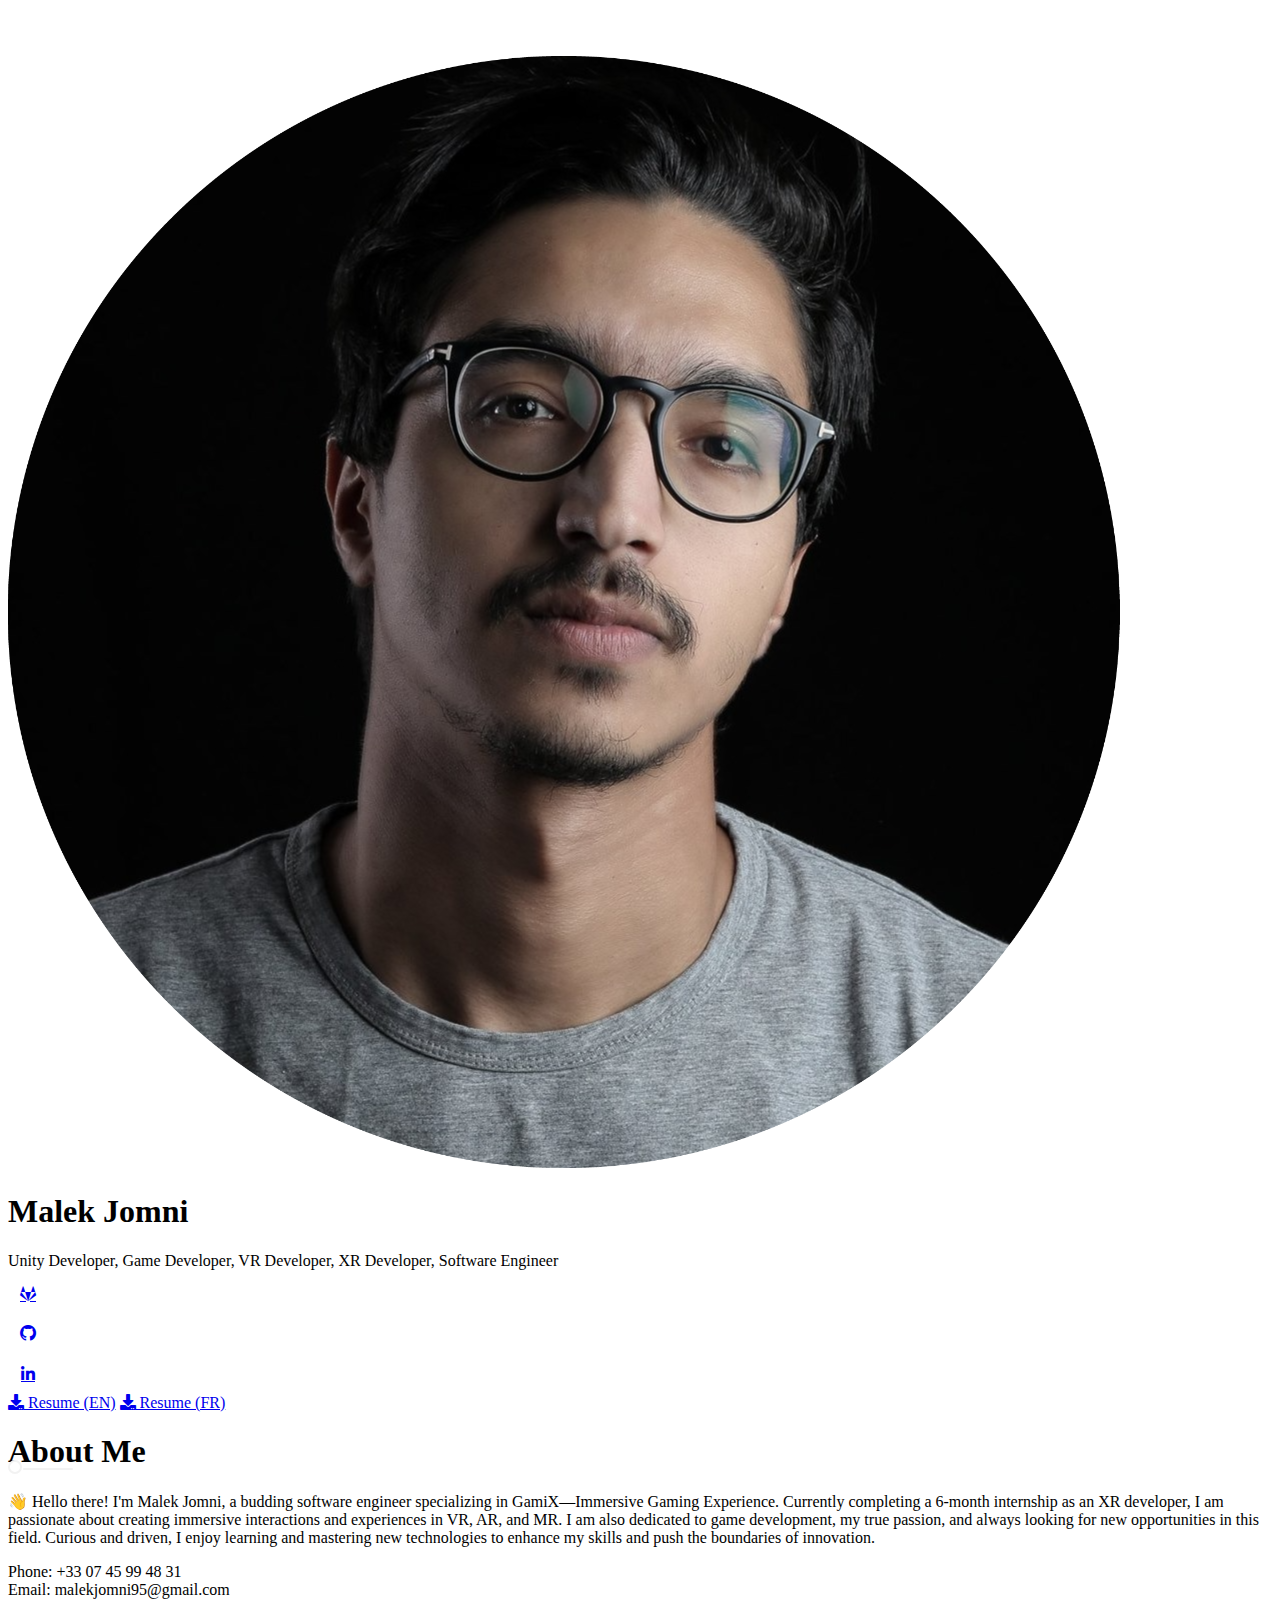
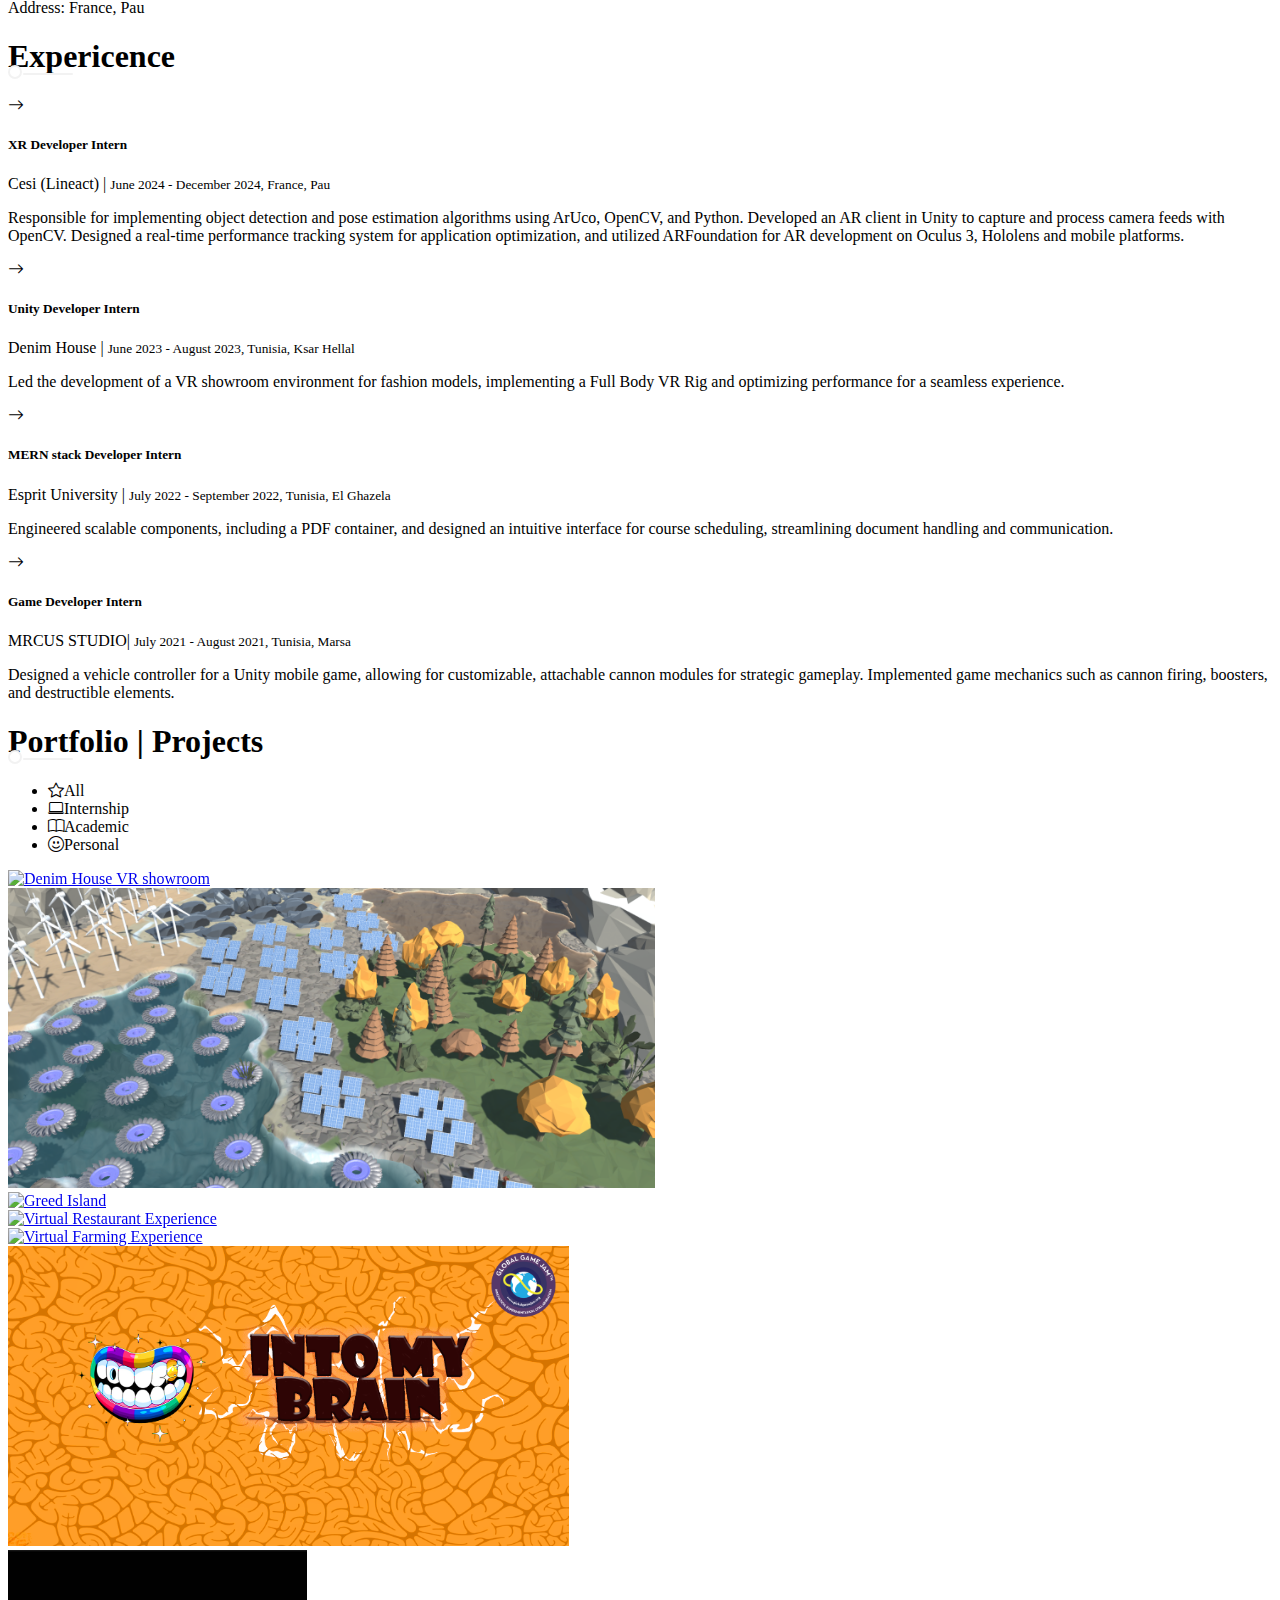
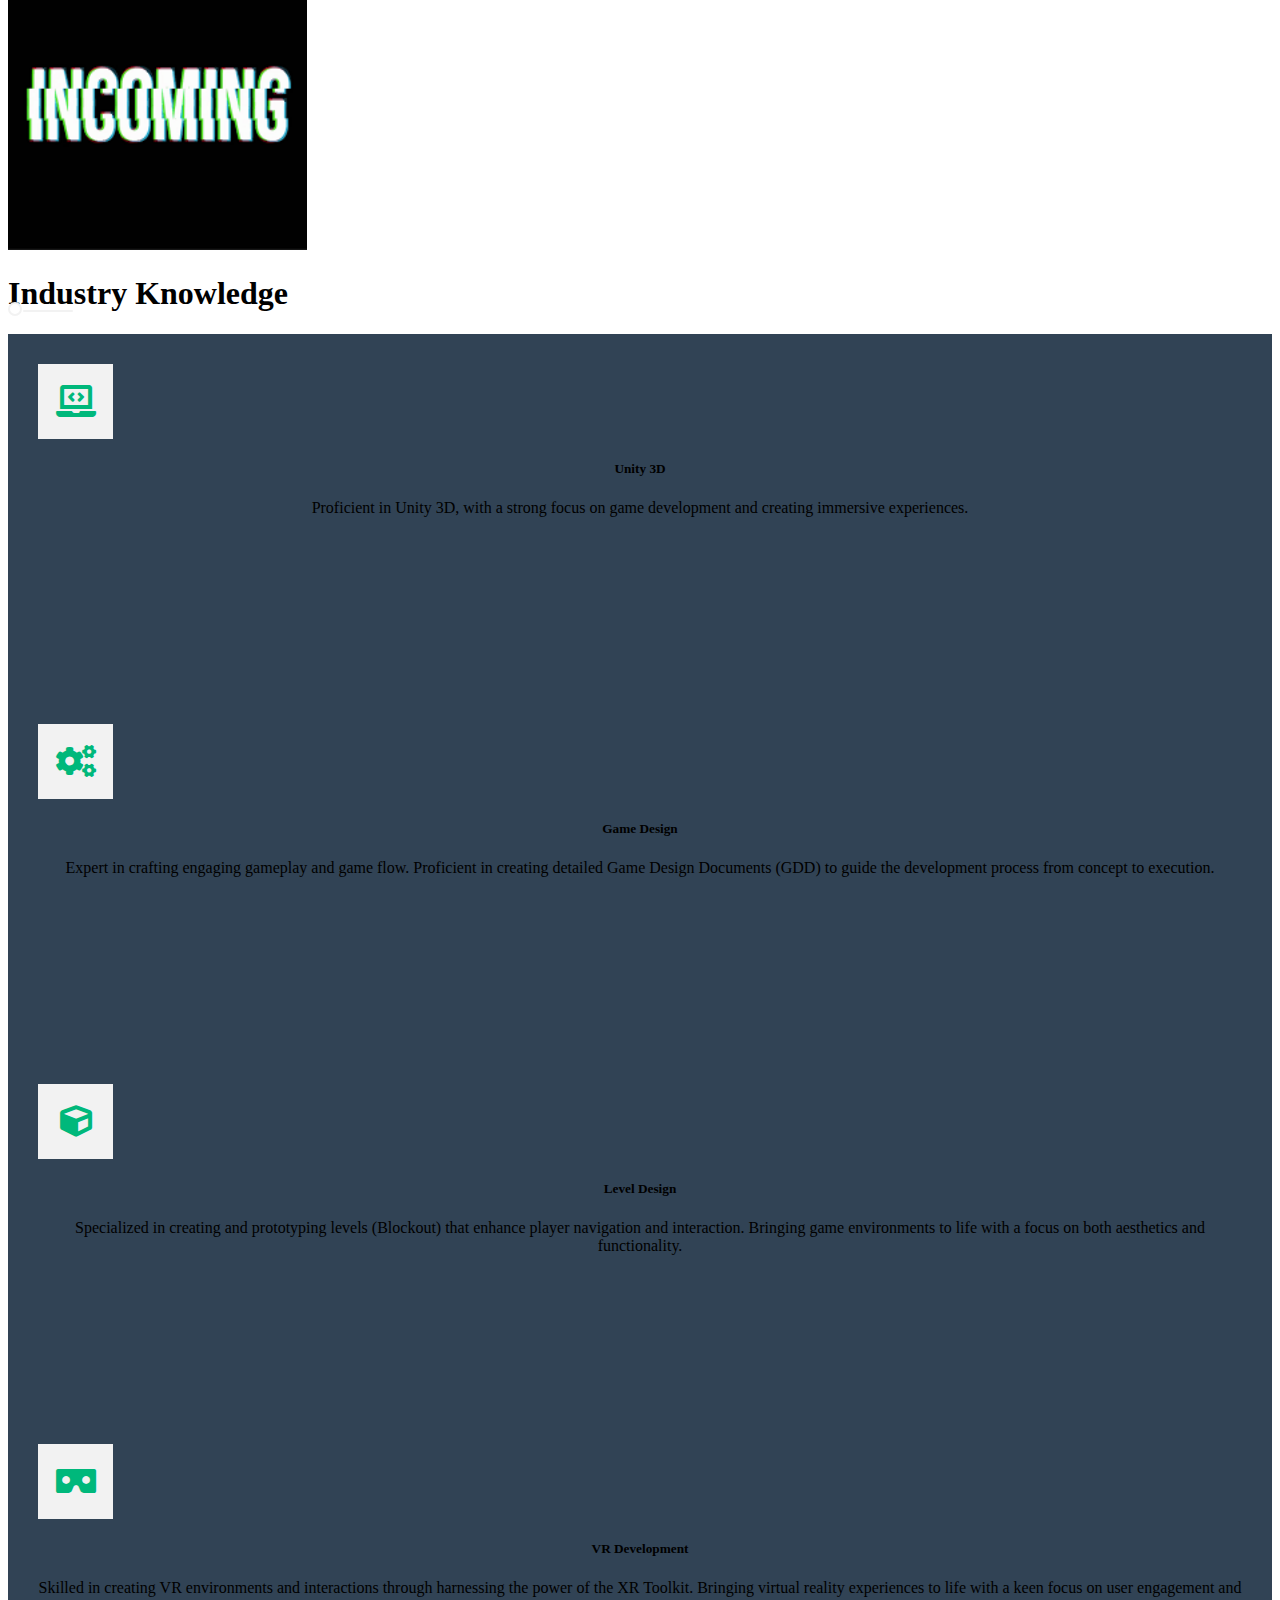
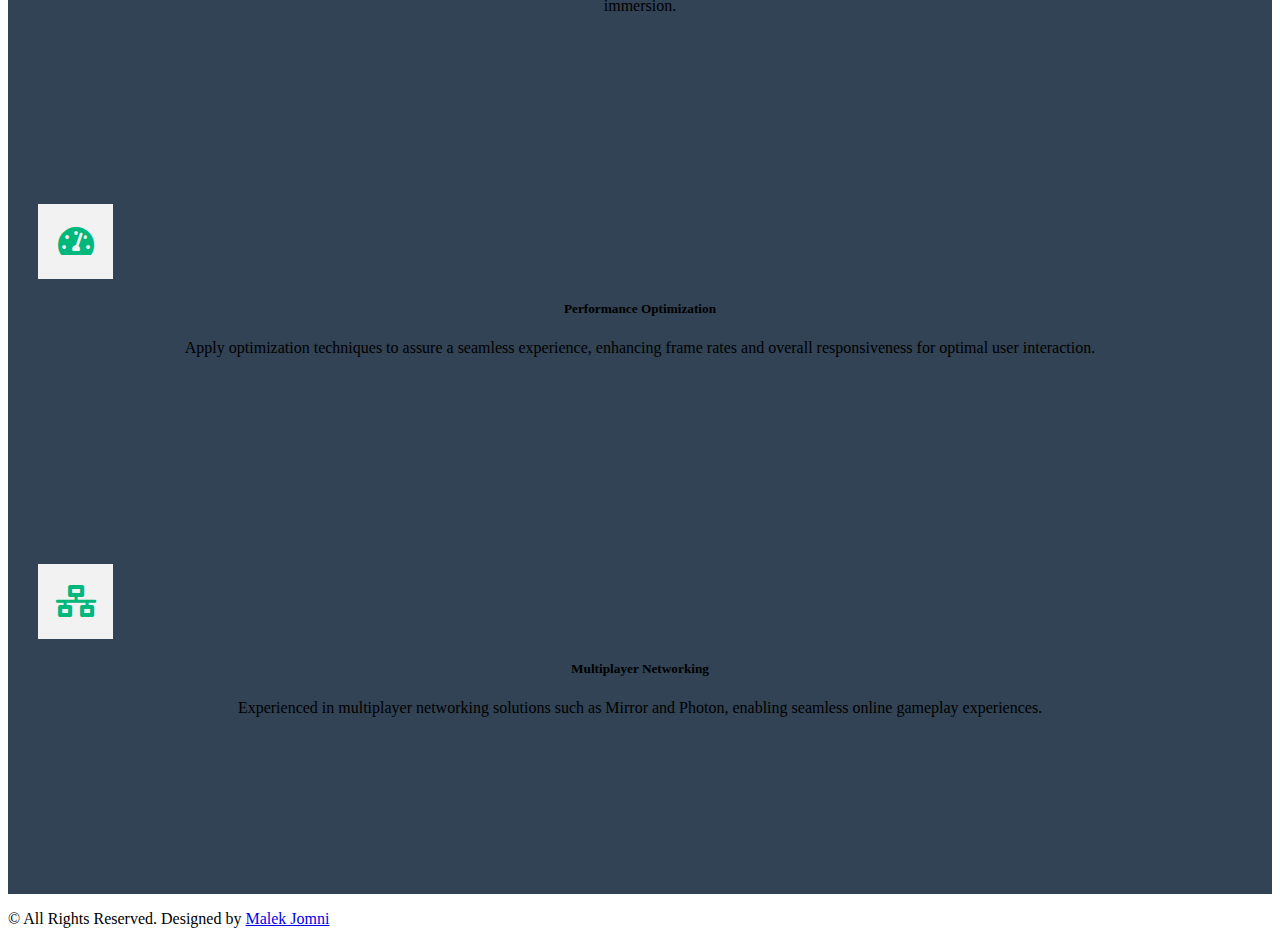
==== commit 11b51571: "Changed image loading layout" ====
--- a/index.html
+++ b/index.html
@@ -139,7 +139,7 @@
                                     <div class="col-md-6 mb-4 portfolio-item first">
                                         <div class="position-relative overflow-hidden mb-2">
                                             <a href="pages/project1.html"> 
-                                                <img class="img-fluid w-100" src="img/denim.png" alt="">
+                                                <img class="img-fluid w-100 img-placeholder" src="img/denim.png" alt="Denim House VR showroom" >
                                                 <div class="portfolio-btn d-flex align-items-center justify-content-center">
                                                     <i class="bi bi-plus text-light"></i>
                                                     <h2 class="mb-2">Denim House VR showroom</h2>
@@ -151,7 +151,7 @@
                                     <div class="col-md-6 mb-4 portfolio-item second">
                                         <div class="position-relative overflow-hidden mb-2">
                                             <a href="pages/project6.html">
-                                                <img class="img-fluid w-100" src="img/empire.png" alt="">
+                                                <img class="img-fluid w-100 img-placeholder" src="img/empire.png" alt="Empire of the Future Energy">
                                                 <div class="portfolio-btn d-flex align-items-center justify-content-center">
                                                     <i class="bi bi-plus text-light"></i>
                                                     <h2 class="mb-2">Empire of the Future Energy</h2>
@@ -164,7 +164,7 @@
                                     <div class="col-md-6 mb-4 portfolio-item second">
                                         <div class="position-relative overflow-hidden mb-2">
                                             <a href="pages/project2.html">
-                                                <img class="img-fluid w-100" src="img/greedisland.png" alt="">
+                                                <img class="img-fluid w-100 img-placeholder" src="img/greedisland.png" alt="Greed Island" >
                                                 <div class="portfolio-btn d-flex align-items-center justify-content-center">
                                                     <i class="bi bi-plus text-light"></i>
                                                     <h2 class="mb-2">Greed Island</h2>
@@ -177,7 +177,7 @@
                                     <div class="col-md-6 mb-4 portfolio-item third">
                                         <div class="position-relative overflow-hidden mb-2">
                                             <a href="pages/project4.html"> 
-                                                <img class="img-fluid w-100" src="img/vr-restaurant.png" alt="">
+                                                <img class="img-fluid w-100 img-placeholder" src="img/vr-restaurant.png" alt="Virtual Restaurant Experience" >
                                                 <div class="portfolio-btn d-flex align-items-center justify-content-center">
                                                     <i class="bi bi-plus text-light"></i>
                                                     <h2 class="mb-2">Virtual Restaurant Experience</h2>
@@ -190,7 +190,7 @@
                                      <div class="col-md-6 mb-4 portfolio-item third">
                                         <div class="position-relative overflow-hidden mb-2">
                                             <a href="pages/project3.html"> 
-                                                <img class="img-fluid w-100" src="img/farm.png" alt="">
+                                                <img class="img-fluid w-100 img-placeholder" src="img/farm.png" alt="Virtual Farming Experience" >
                                                 <div class="portfolio-btn d-flex align-items-center justify-content-center">
                                                     <i class="bi bi-plus text-light"></i>
                                                     <h2 class="mb-2">Virtual Farming Experience</h2>
@@ -205,7 +205,7 @@
                                     <div class="col-md-6 mb-4 portfolio-item third">
                                         <div class="position-relative overflow-hidden mb-2">
                                             <a href="pages/project5.html"> 
-                                                <img class="img-fluid w-100" src="img/intoMyBrain.png" alt="">
+                                                <img class="img-fluid w-100 img-placeholder" src="img/intoMyBrain.png" alt="Into My Brain" >
                                                 <div class="portfolio-btn d-flex align-items-center justify-content-center">
                                                     <i class="bi bi-plus text-light"></i>
                                                     <h2 class="mb-2">Into My Brain</h2>
@@ -217,7 +217,7 @@
                                     <div class="col-md-6 mb-4 portfolio-item first">
                                         <div class="position-relative overflow-hidden mb-2">
                                             <a href="pages/project7.html"> 
-                                                <img class="img-fluid w-100" src="img/incoming.png" alt="">
+                                                <img class="img-fluid w-100 img-placeholder" src="img/incoming.png" alt="XR Pose Estimation" >
                                                 <div class="portfolio-btn d-flex align-items-center justify-content-center">
                                                     <i class="bi bi-plus text-light"></i>
                                                     <h2 class="mb-2">XR Pose Estimation</h2>
--- a/css/style.css
+++ b/css/style.css
@@ -288,3 +288,15 @@
   background: var(--primary);
   color: var(--light);
 }
+
+.img-placeholder {
+  opacity: 0.5;
+  filter: blur(10px); 
+  transition: opacity 0.5s ease, filter 0.5s ease;
+}
+
+.img-fluid {
+  object-fit: cover;
+  opacity: 1;
+  filter: blur(0); 
+}
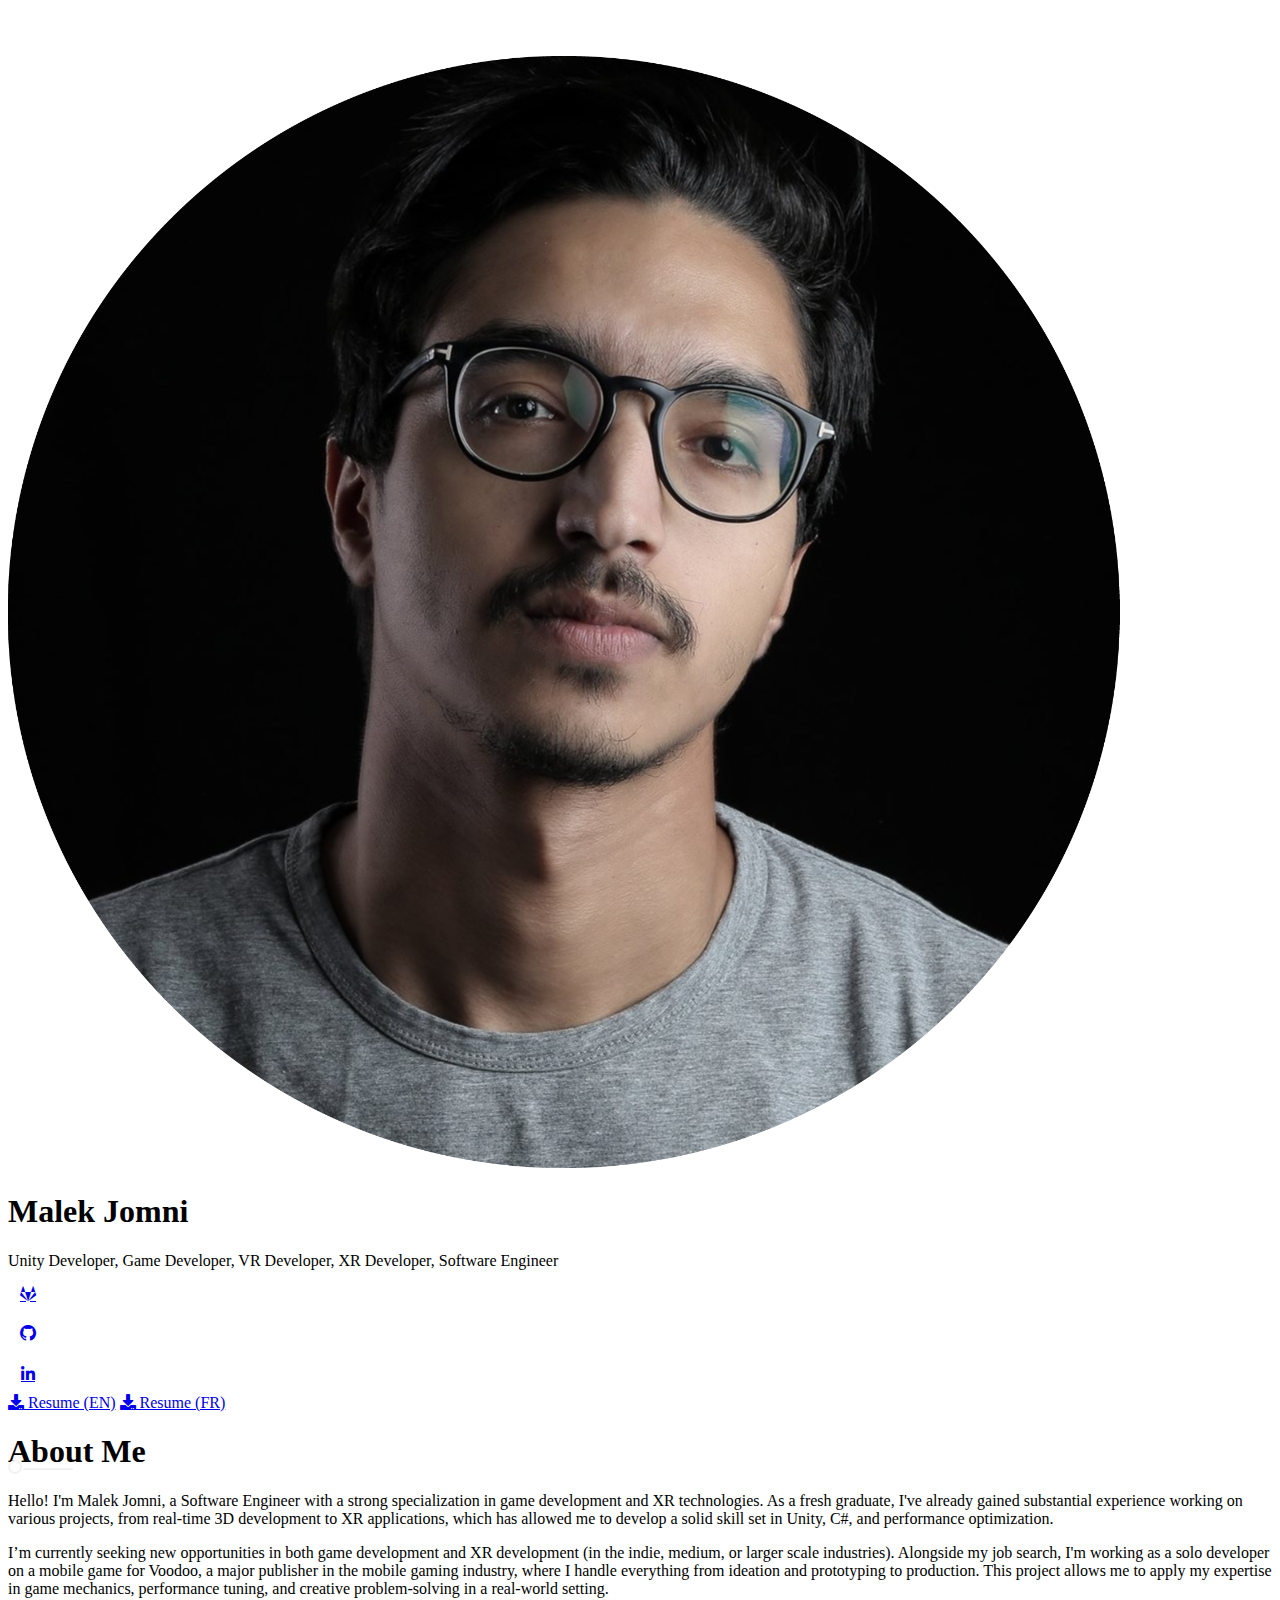
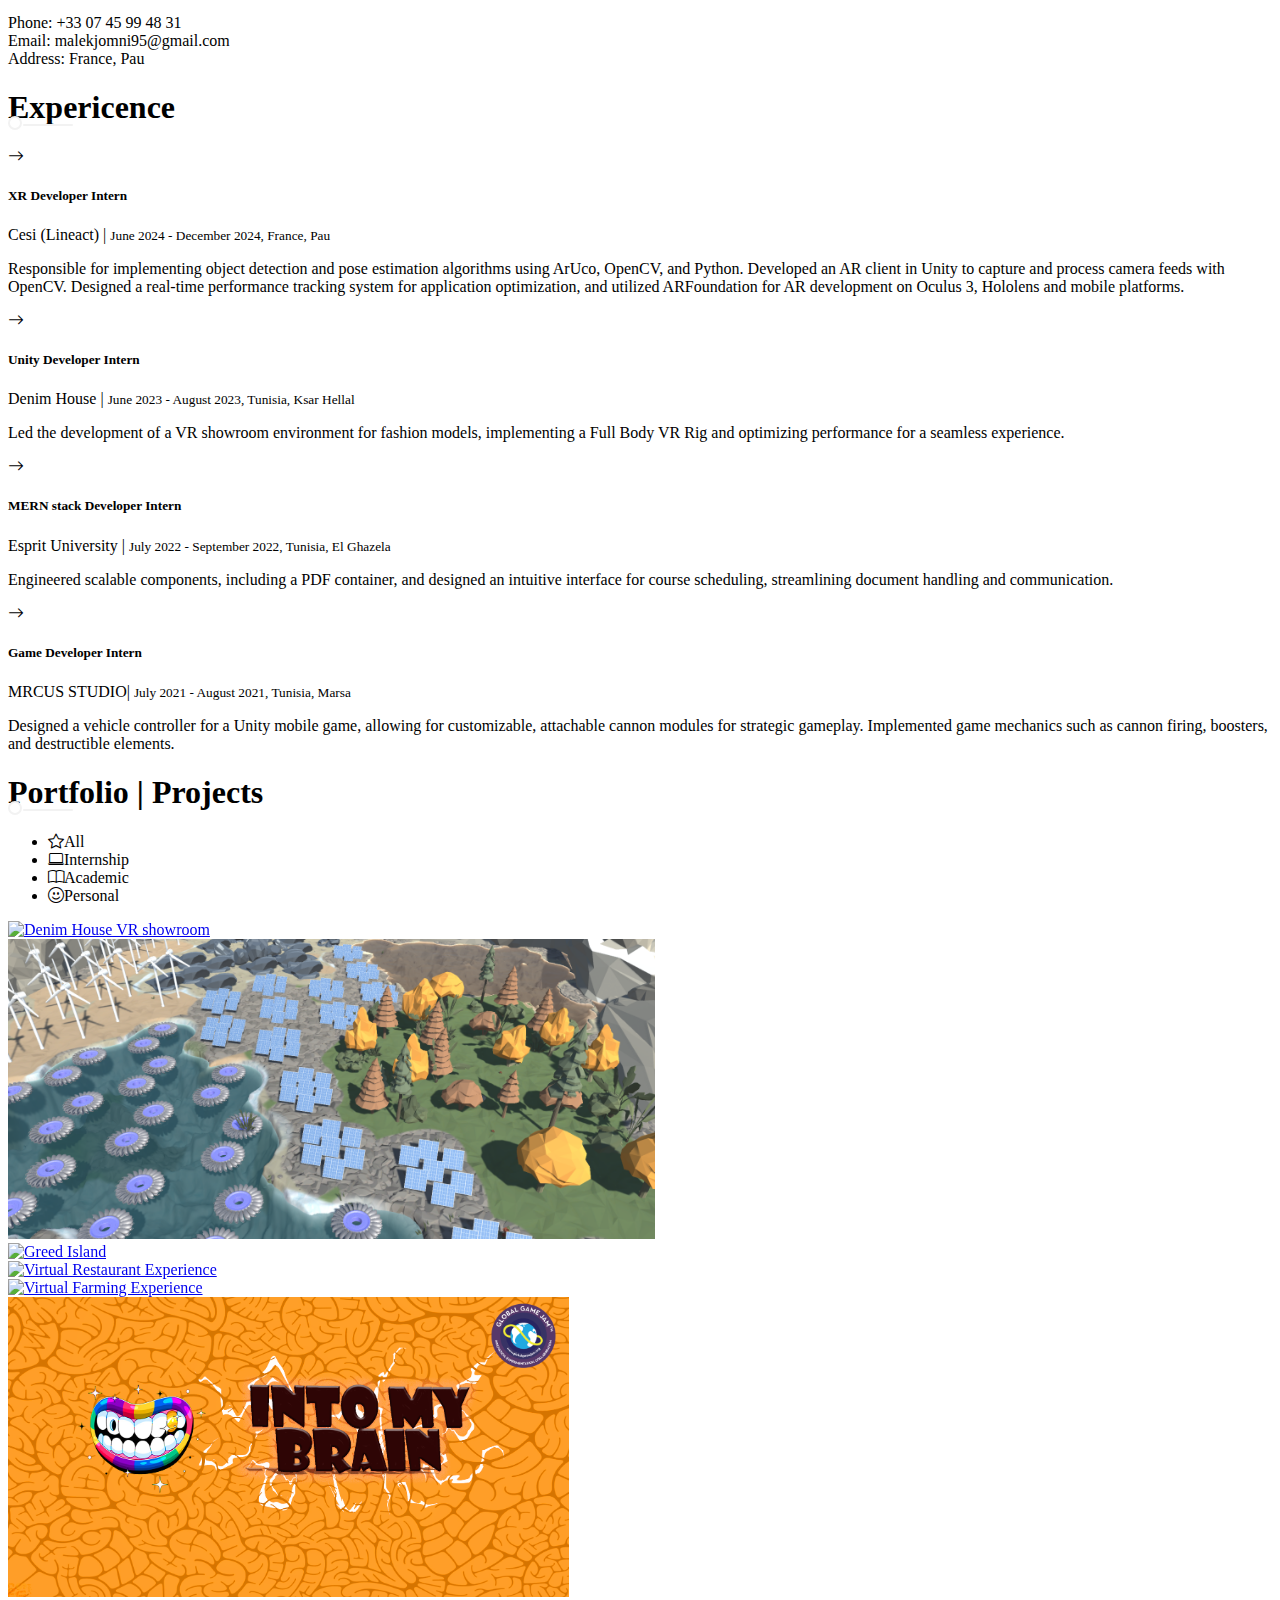
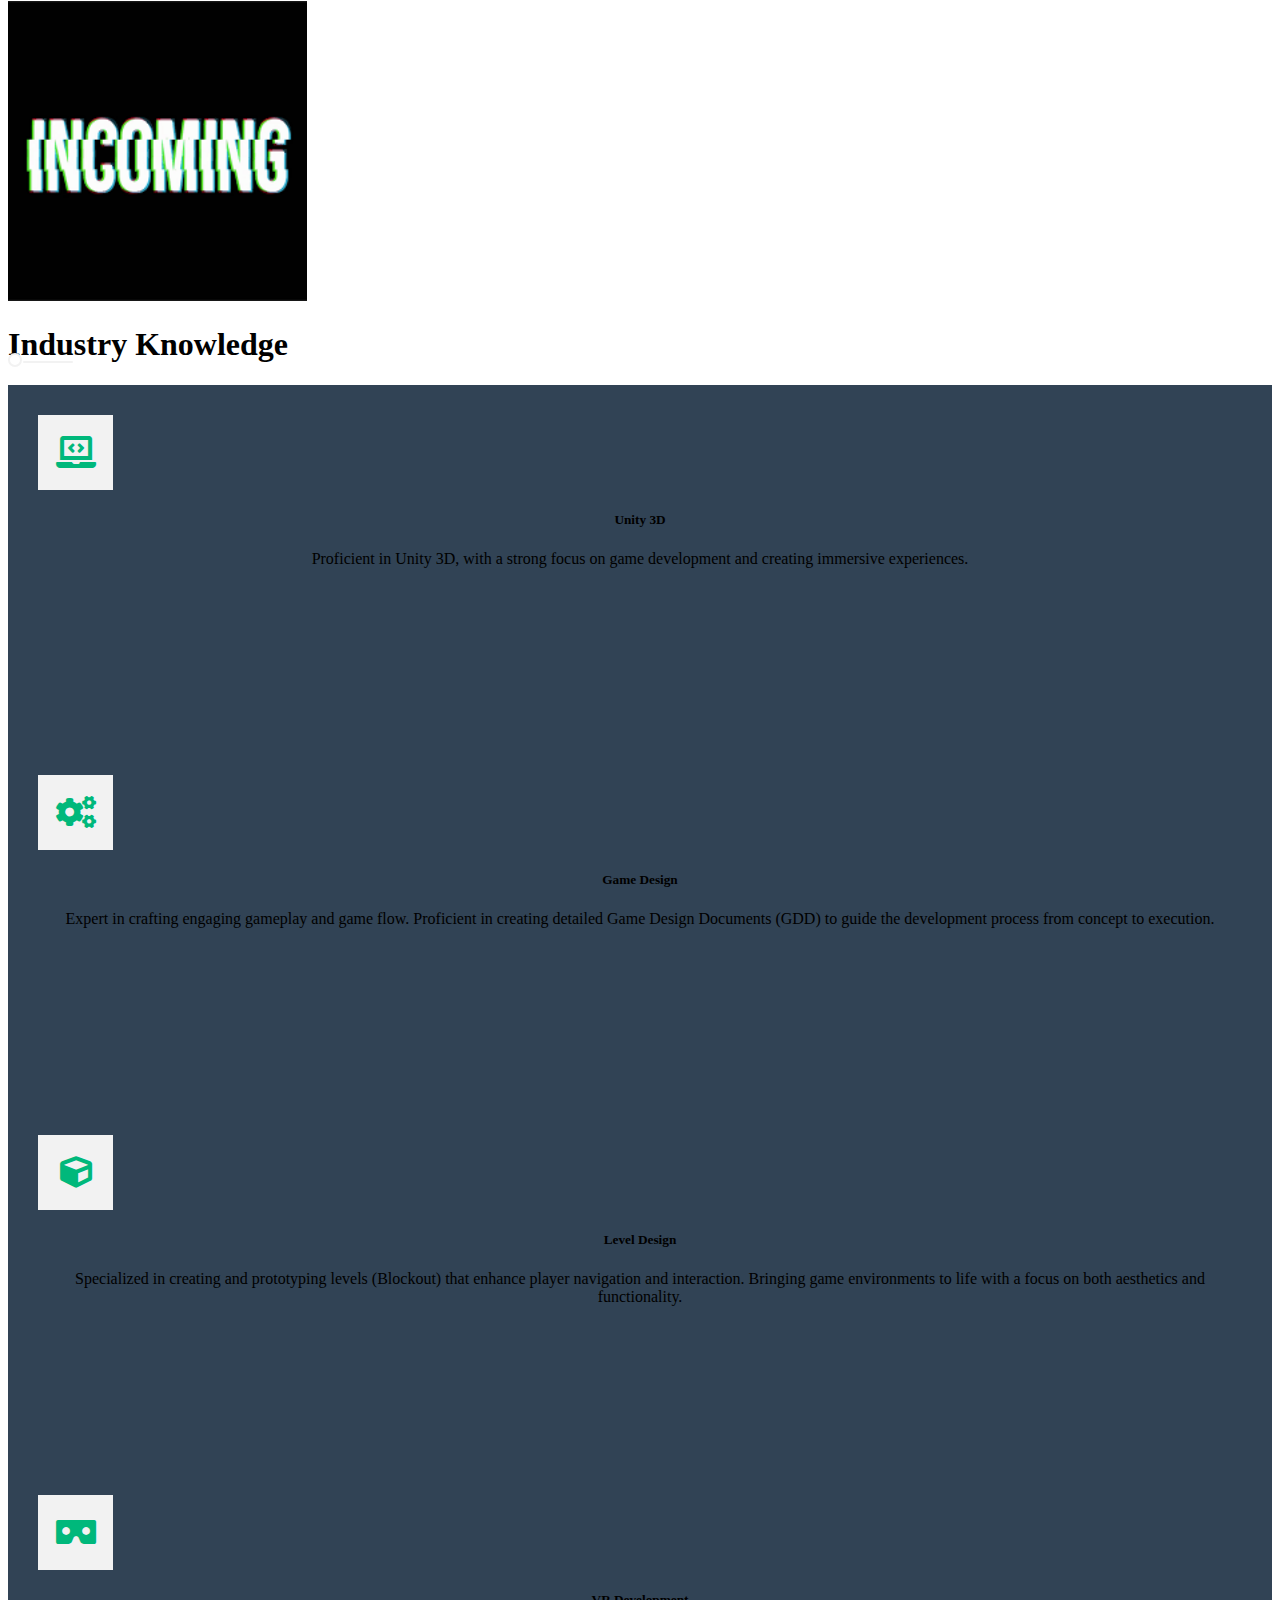
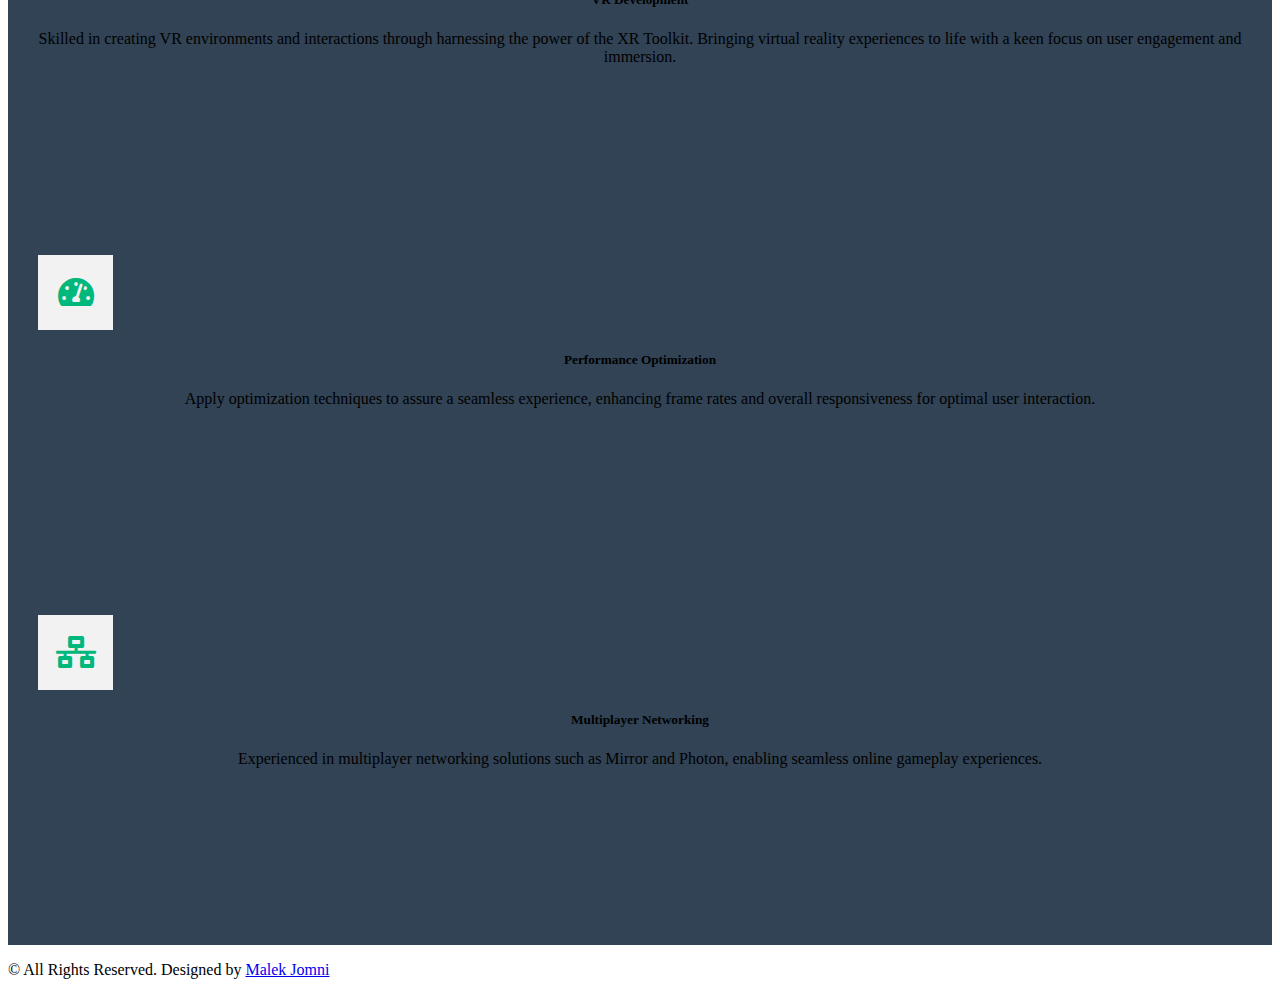
==== commit 39f2ef01: "Updated about-me section" ====
--- a/index.html
+++ b/index.html
@@ -50,8 +50,8 @@
                             <div class="typed-text d-none">Unity Developer, Game Developer, VR Developer, XR Developer, Software Engineer</div>
                         </div>                   
                         <div class="d-flex justify-content-center mt-auto mb-3">
-                            <a class="btn btn-secondary btn-square mx-1" href="https://gitlab.com/malek.jemni" target="_blank"><i class="fab fa-gitlab"></i></a>
-                            <a class="btn btn-secondary btn-square mx-1" href="https://github.com/malekjemni" target="_blank"><i class="bi bi-github"></i></a>
+                            <a class="btn btn-secondary btn-square mx-1" href="https://gitlab.com/malek.jomni" target="_blank"><i class="fab fa-gitlab"></i></a>
+                            <a class="btn btn-secondary btn-square mx-1" href="https://github.com/malekjomni" target="_blank"><i class="bi bi-github"></i></a>
                             <a class="btn btn-secondary btn-square mx-1" href="https://www.linkedin.com/in/malek-jomni-a72283241/" target="_blank"><i class="fab fa-linkedin-in"></i></a> 
                         </div>
                         
@@ -67,7 +67,8 @@
                     <!-- About Start -->
                     <section class="py-5 border-bottom wow fadeInUp" data-wow-delay="0.1s">
                         <h1 class="title pb-3 mb-5">About Me</h1>
-                        <p>👋 Hello there! I'm Malek Jomni, a budding software engineer specializing in GamiX—Immersive Gaming Experience. Currently completing a 6-month internship as an XR developer, I am passionate about creating immersive interactions and experiences in VR, AR, and MR. I am also dedicated to game development, my true passion, and always looking for new opportunities in this field. Curious and driven, I enjoy learning and mastering new technologies to enhance my skills and push the boundaries of innovation.</p>
+                        <p>Hello! I'm Malek Jomni, a Software Engineer with a strong specialization in game development and XR technologies. As a fresh graduate, I've already gained substantial experience working on various projects, from real-time 3D development to XR applications, which has allowed me to develop a solid skill set in Unity, C#, and performance optimization.</p>
+                        <p>I’m currently seeking new opportunities in both game development and XR development (in the indie, medium, or larger scale industries). Alongside my job search, I'm working as a solo developer on a mobile game for Voodoo, a major publisher in the mobile gaming industry, where I handle everything from ideation and prototyping to production. This project allows me to apply my expertise in game mechanics, performance tuning, and creative problem-solving in a real-world setting.</p>
                         <div class="row mb-4">
                             <div class="col-sm-6 py-1">
                                 <span class="fw-medium text-primary">Phone:</span> +33 07 45 99 48 31
